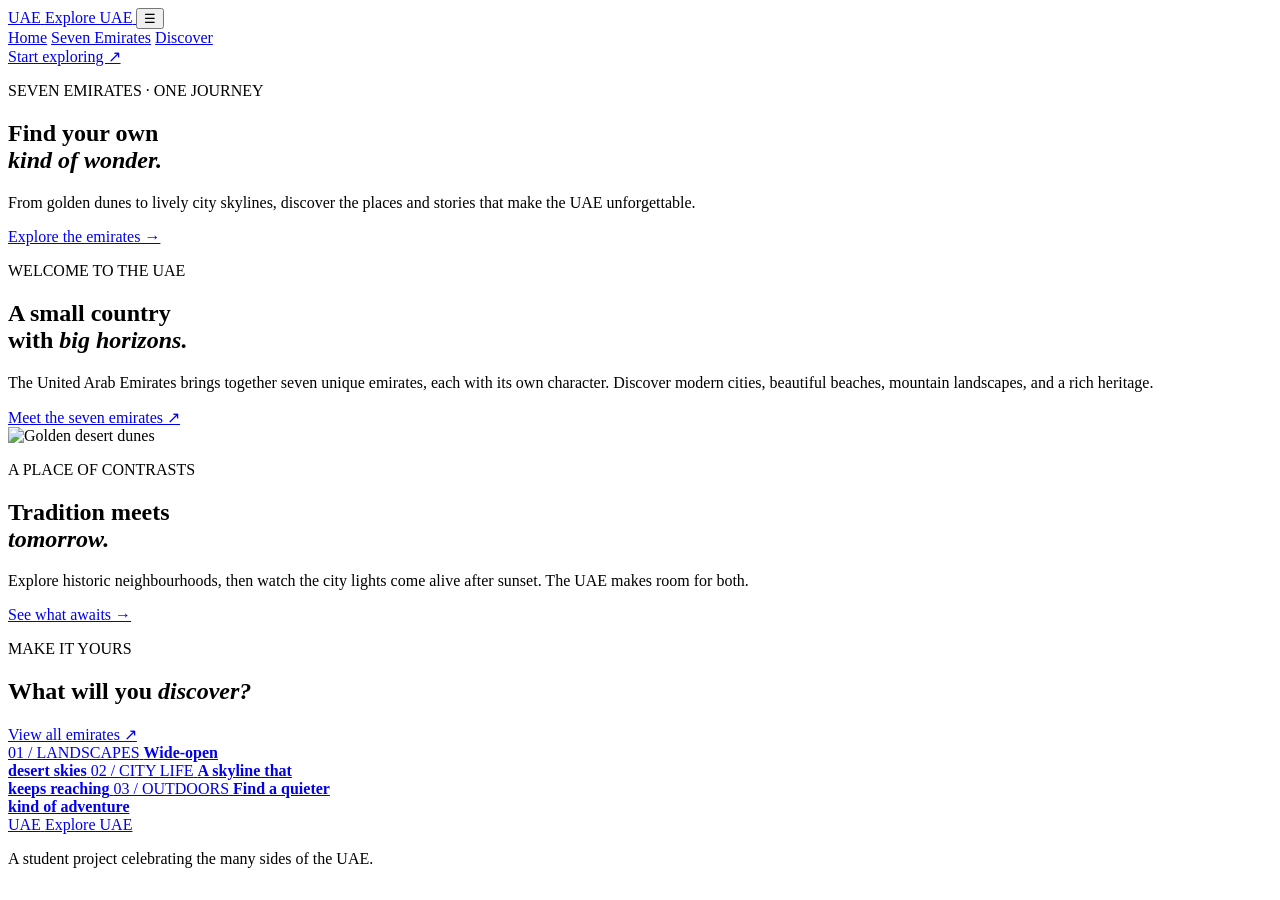
==== index.html @ 1b38001e "Create index.html This HTML file serves as the main structure for the Explore UAE website, including" ====
<!DOCTYPE html>
<html lang="en">
<head>
  <meta charset="UTF-8">
  <meta name="viewport" content="width=device-width, initial-scale=1.0">
  <title>Explore UAE | Home</title>
  <link rel="stylesheet" href="css/style.css">
  <script src="js/script.js" defer></script>
</head>
<body>
  <header class="site-header">
    <a class="brand" href="index.html">
      <span class="brand-mark">UAE</span>
      <span>Explore UAE</span>
    </a>
    <button class="menu-toggle" aria-label="Open navigation" aria-expanded="false">
      ☰
    </button>
    <nav class="main-nav" aria-label="Main navigation">
      <a class="active" href="index.html">Home</a>
      <a href="emirates.html">Seven Emirates</a>
      <a href="#discover">Discover</a>
    </nav>
    <a class="nav-cta" href="emirates.html">Start exploring ↗</a>
  </header>
  <main>
    <section class="hero home-hero">
      <div class="hero-content">
        <p class="eyebrow">SEVEN EMIRATES · ONE JOURNEY</p>
        <h1>Find your own<br><em>kind of wonder.</em></h1>
        <p class="hero-copy">
          From golden dunes to lively city skylines, discover the places
          and stories that make the UAE unforgettable.
        </p>
        <a class="button button-light" href="emirates.html">
          Explore the emirates →
        </a>
      </div>
    </section>
    <section class="section intro" id="discover">
      <p class="section-kicker">WELCOME TO THE UAE</p>
      <div class="intro-grid">
        <h2>A small country<br>with <em>big horizons.</em></h2>
        <div>
          <p>
            The United Arab Emirates brings together seven unique emirates,
            each with its own character. Discover modern cities, beautiful
            beaches, mountain landscapes, and a rich heritage.
          </p>
          <a class="text-link" href="emirates.html">
            Meet the seven emirates ↗
          </a>
        </div>
      </div>
    </section>
    <section class="feature">
      <img
        class="feature-image"
        src="https://images.unsplash.com/photo-1509316785289-025f5b846b35?auto=format&fit=crop&w=1200&q=85"
        alt="Golden desert dunes"
      >
      <div class="feature-text">
        <p class="section-kicker">A PLACE OF CONTRASTS</p>
        <h2>Tradition meets<br><em>tomorrow.</em></h2>
        <p>
          Explore historic neighbourhoods, then watch the city lights come
          alive after sunset. The UAE makes room for both.
        </p>
        <a class="button button-dark" href="emirates.html">
          See what awaits →
        </a>
      </div>
    </section>
    <section class="section moments">
      <p class="section-kicker">MAKE IT YOURS</p>
      <div class="section-heading">
        <h2>What will you <em>discover?</em></h2>
        <a class="text-link" href="emirates.html">View all emirates ↗</a>
      </div>
      <div class="moment-grid">
        <a class="moment-card desert-card" href="emirates.html#abu-dhabi">
          <span>01 / LANDSCAPES</span>
          <strong>Wide-open<br>desert skies</strong>
        </a>
        <a class="moment-card city-card" href="emirates.html#dubai">
          <span>02 / CITY LIFE</span>
          <strong>A skyline that<br>keeps reaching</strong>
        </a>
        <a class="moment-card mountain-card" href="emirates.html#fujairah">
          <span>03 / OUTDOORS</span>
          <strong>Find a quieter<br>kind of adventure</strong>
        </a>
      </div>
    </section>
  </main>
  <footer class="site-footer">
    <a class="brand" href="index.html">
      <span class="brand-mark">UAE</span>
      <span>Explore UAE</span>
    </a>
    <p>A student project celebrating the many sides of the UAE.</p>
  </footer>
</body>
</html>
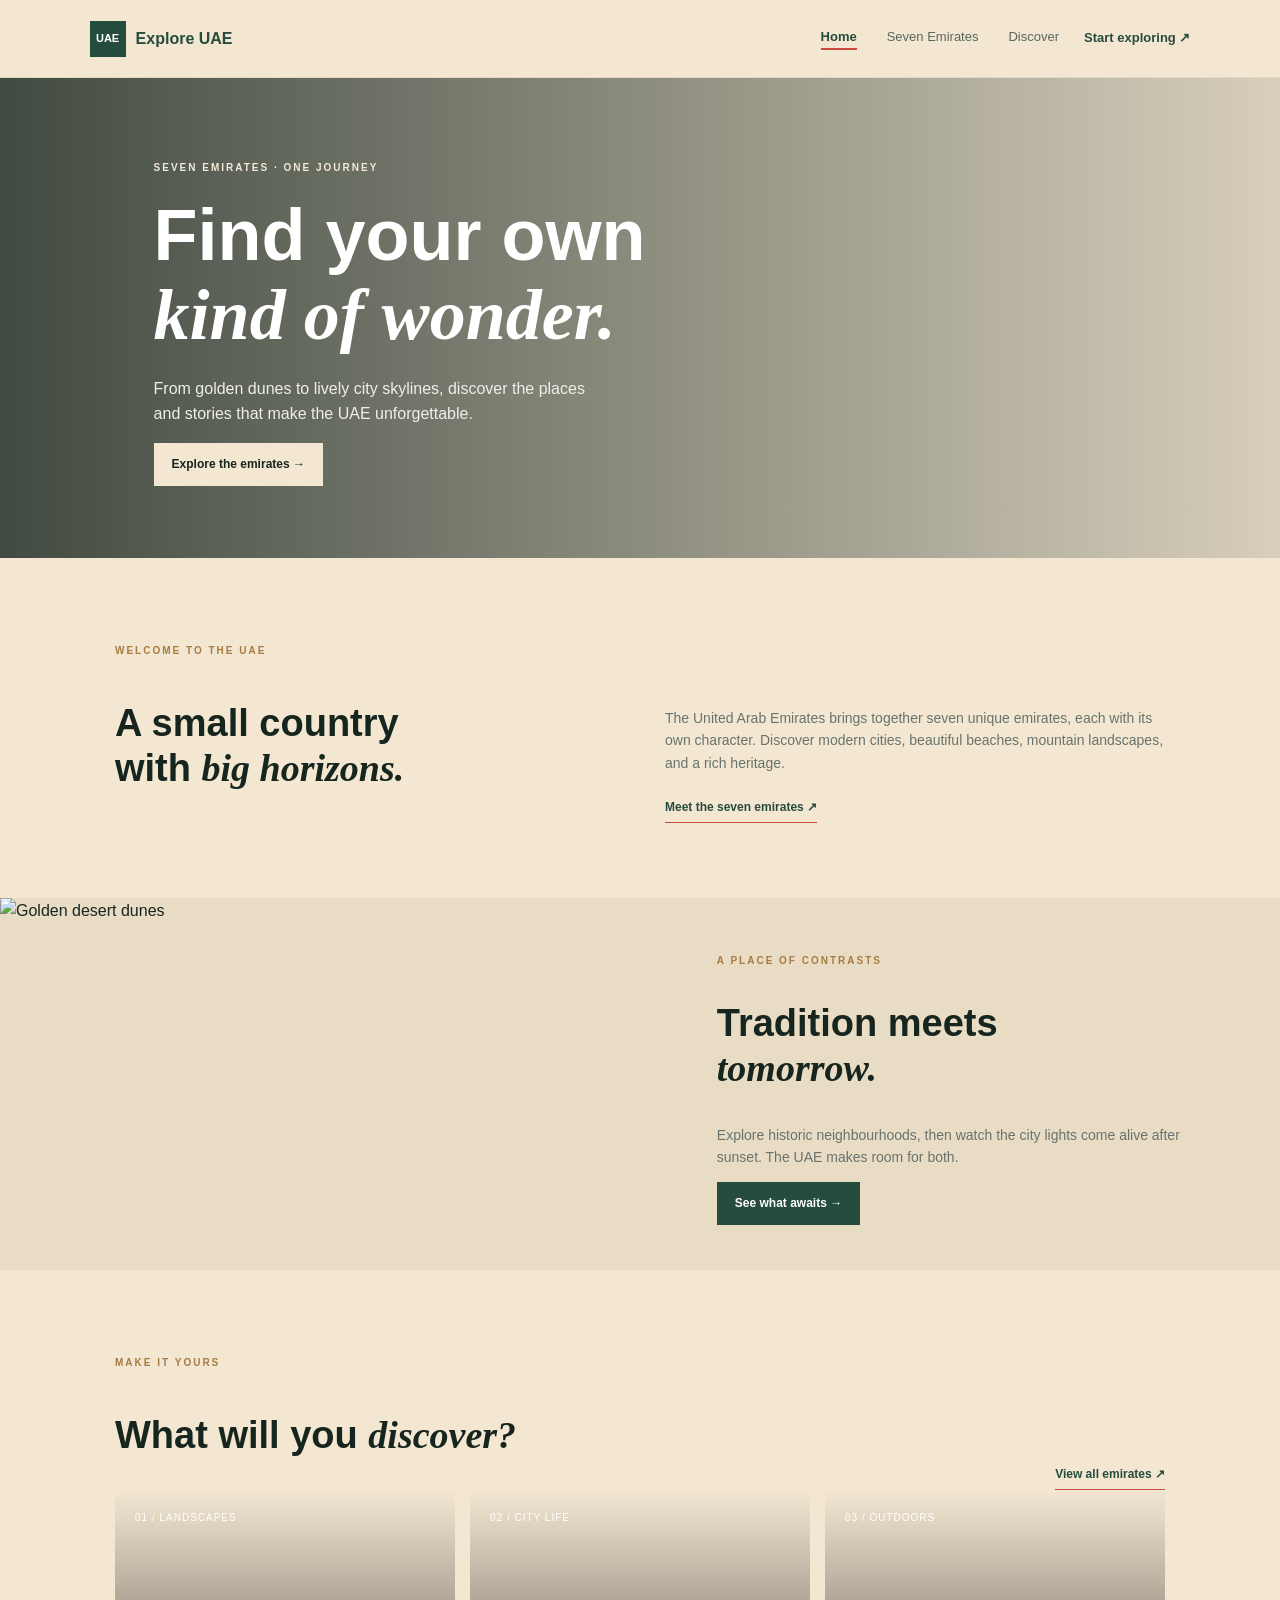
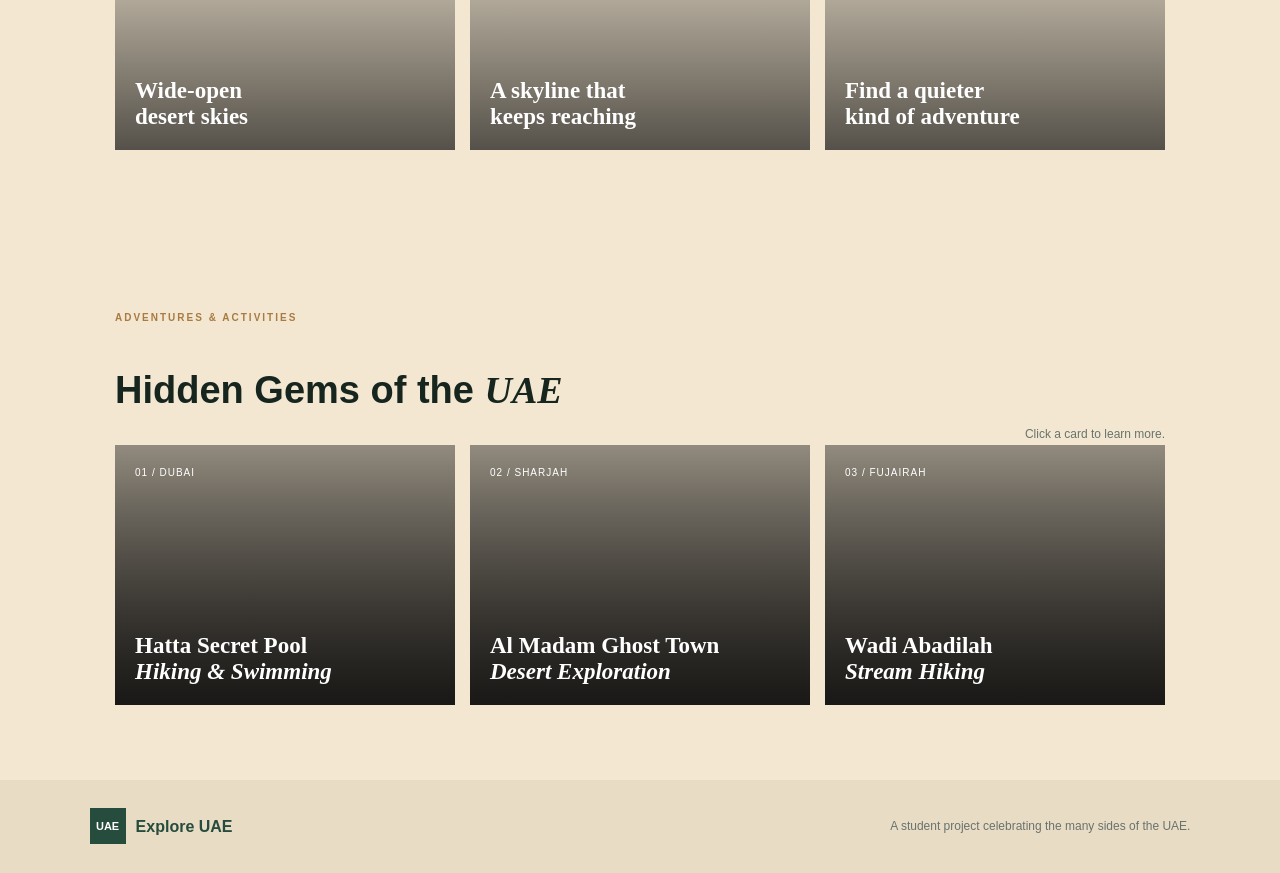
==== commit a43946d6: "Add hidden gems section and dialog functionality for UAE adventures" ====
--- a/index.html
+++ b/index.html
@@ -4,8 +4,8 @@
   <meta charset="UTF-8">
   <meta name="viewport" content="width=device-width, initial-scale=1.0">
   <title>Explore UAE | Home</title>
-  <link rel="stylesheet" href="css/style.css">
-  <script src="js/script.js" defer></script>
+  <link rel="stylesheet" href="css/shared-styles.css">
+  <script src="js/site-interactions.js" defer></script>
 </head>
 <body>
   <header class="site-header">
@@ -18,12 +18,12 @@
     </button>
     <nav class="main-nav" aria-label="Main navigation">
       <a class="active" href="index.html">Home</a>
-      <a href="emirates.html">Seven Emirates</a>
+      <a href="seven-emirates.html">Seven Emirates</a>
       <a href="#discover">Discover</a>
     </nav>
-    <a class="nav-cta" href="emirates.html">Start exploring ↗</a>
+    <a class="nav-cta" href="seven-emirates.html">Start exploring ↗</a>
   </header>
-  <main>
+<main>
     <section class="hero home-hero">
       <div class="hero-content">
         <p class="eyebrow">SEVEN EMIRATES · ONE JOURNEY</p>
@@ -32,7 +32,7 @@
           From golden dunes to lively city skylines, discover the places
           and stories that make the UAE unforgettable.
         </p>
-        <a class="button button-light" href="emirates.html">
+        <a class="button button-light" href="seven-emirates.html">
           Explore the emirates →
         </a>
       </div>
@@ -47,7 +47,7 @@
             each with its own character. Discover modern cities, beautiful
             beaches, mountain landscapes, and a rich heritage.
           </p>
-          <a class="text-link" href="emirates.html">
+          <a class="text-link" href="seven-emirates.html">
             Meet the seven emirates ↗
           </a>
         </div>
@@ -66,7 +66,7 @@
           Explore historic neighbourhoods, then watch the city lights come
           alive after sunset. The UAE makes room for both.
         </p>
-        <a class="button button-dark" href="emirates.html">
+        <a class="button button-dark" href="seven-emirates.html">
           See what awaits →
         </a>
       </div>
@@ -75,24 +75,51 @@
       <p class="section-kicker">MAKE IT YOURS</p>
       <div class="section-heading">
         <h2>What will you <em>discover?</em></h2>
-        <a class="text-link" href="emirates.html">View all emirates ↗</a>
+        <a class="text-link" href="seven-emirates.html">View all emirates ↗</a>
       </div>
       <div class="moment-grid">
-        <a class="moment-card desert-card" href="emirates.html#abu-dhabi">
+        <a class="moment-card desert-card" href="seven-emirates.html#abu-dhabi">
           <span>01 / LANDSCAPES</span>
           <strong>Wide-open<br>desert skies</strong>
         </a>
-        <a class="moment-card city-card" href="emirates.html#dubai">
+        <a class="moment-card city-card" href="seven-emirates.html#dubai">
           <span>02 / CITY LIFE</span>
           <strong>A skyline that<br>keeps reaching</strong>
         </a>
-        <a class="moment-card mountain-card" href="emirates.html#fujairah">
+        <a class="moment-card mountain-card" href="seven-emirates.html#fujairah">
           <span>03 / OUTDOORS</span>
           <strong>Find a quieter<br>kind of adventure</strong>
         </a>
       </div>
     </section>
+    <section class="section moments" id="hidden-gems">
+      <p class="section-kicker">ADVENTURES & ACTIVITIES</p>
+      <div class="section-heading">
+        <h2>Hidden Gems of the <em>UAE</em></h2>
+        <span class="filter-status">Click a card to learn more.</span>
+      </div>
+      <div class="moment-grid">
+        <div class="moment-card" data-gem="hatta-pool" style="cursor: pointer; background: linear-gradient(rgba(0,0,0,0.4), rgba(0,0,0,0.7)), url('https://images.unsplash.com/photo-1544735716-392fe2489ffa?auto=format&fit=crop&w=800&q=80') center/cover;">
+          <span>01 / DUBAI</span>
+          <strong>Hatta Secret Pool<br><em>Hiking & Swimming</em></strong>
+        </div>
+        <div class="moment-card" data-gem="al-madam" style="cursor: pointer; background: linear-gradient(rgba(0,0,0,0.4), rgba(0,0,0,0.7)), url('https://images.unsplash.com/photo-1509316785289-025f5b846b35?auto=format&fit=crop&w=800&q=80') center/cover;">
+          <span>02 / SHARJAH</span>
+          <strong>Al Madam Ghost Town<br><em>Desert Exploration</em></strong>
+        </div>
+        <div class="moment-card" data-gem="wadi-abadilah" style="cursor: pointer; background: linear-gradient(rgba(0,0,0,0.4), rgba(0,0,0,0.7)), url('https://images.unsplash.com/photo-1469854523086-cc02fe5d8800?auto=format&fit=crop&w=800&q=80') center/cover;">
+          <span>03 / FUJAIRAH</span>
+          <strong>Wadi Abadilah<br><em>Stream Hiking</em></strong>
+        </div>
+      </div>
+    </section>
   </main>
+  <dialog class="details-dialog">
+  <h3 class="dialog-title"></h3>
+  <p class="dialog-description"></p>
+  <p><strong>Tip:</strong> <span class="dialog-tip"></span></p>
+  <button class="close-dialog done-button" type="button">Close</button>
+</dialog>
   <footer class="site-footer">
     <a class="brand" href="index.html">
       <span class="brand-mark">UAE</span>
--- a/css/shared-styles.css
+++ b/css/shared-styles.css
@@ -0,0 +1,455 @@
+:root {
+  --green: #254c3d;
+  --red: #c94b40;
+  --gold: #a77b42;
+  --ink: #17251f;
+  --muted: #68736d;
+  --paper: #f3e7d2;
+  --sand: #e9dcc5;
+  --card: #f8f0e3;
+  --serif: Georgia, "Times New Roman", serif;
+  --sans: Arial, sans-serif;
+}
+* {
+  box-sizing: border-box;
+}
+html {
+  scroll-behavior: smooth;
+}
+body {
+  margin: 0;
+  color: var(--ink);
+  background: var(--paper);
+  font-family: var(--sans);
+  line-height: 1.6;
+}
+a {
+  color: inherit;
+  text-decoration: none;
+}
+button {
+  font: inherit;
+  cursor: pointer;
+}
+/* Header and navigation */
+.site-header {
+  min-height: 78px;
+  padding: 12px 7%;
+  display: flex;
+  align-items: center;
+  justify-content: space-between;
+  gap: 25px;
+  background: var(--paper);
+  border-bottom: 1px solid #e4d8c4;
+  position: relative;
+  z-index: 5;
+}
+.brand {
+  display: flex;
+  align-items: center;
+  gap: 10px;
+  color: var(--green);
+  font-weight: bold;
+}
+.brand-mark {
+  display: grid;
+  place-items: center;
+  width: 36px;
+  height: 36px;
+  color: white;
+  background: var(--green);
+  font-size: 11px;
+}
+.main-nav {
+  display: flex;
+  gap: 30px;
+  margin-left: auto;
+}
+.main-nav a,
+.nav-cta {
+  color: #59665e;
+  font-size: 13px;
+}
+.main-nav a.active {
+  color: var(--green);
+  border-bottom: 2px solid var(--red);
+  font-weight: bold;
+}
+.nav-cta {
+  color: var(--green);
+  font-weight: bold;
+}
+.menu-toggle {
+  display: none;
+  border: 0;
+  background: none;
+  color: var(--green);
+  font-size: 25px;
+}
+/* Hero sections */
+.hero,
+.page-hero {
+  min-height: 480px;
+  display: flex;
+  align-items: center;
+  color: white;
+  background-size: cover;
+  background-position: center;
+}
+.home-hero {
+  background-image:
+    linear-gradient(90deg, rgba(15, 30, 24, .78), rgba(15, 30, 24, .12)),
+    url("https://images.unsplash.com/photo-1512453979798-5ea266f8880c?auto=format&fit=crop&w=1800&q=85");
+}
+.emirates-hero {
+  min-height: 380px;
+  background-image:
+    linear-gradient(90deg, rgba(15, 30, 24, .75), rgba(15, 30, 24, .1)),
+    url("https://images.unsplash.com/photo-1477587458883-47145ed94245?auto=format&fit=crop&w=1800&q=85");
+}
+.hero-content {
+  max-width: 700px;
+  margin-left: 12%;
+  padding: 55px 20px 55px 0;
+}
+.eyebrow,
+.section-kicker {
+  color: var(--gold);
+  font-size: 10px;
+  font-weight: bold;
+  letter-spacing: 2px;
+}
+.eyebrow {
+  color: #f2e8d7;
+}
+.hero h1 {
+  margin: 20px 0;
+  font-size: clamp(45px, 6vw, 72px);
+  line-height: 1.1;
+}
+h1 em,
+h2 em {
+  font-family: var(--serif);
+}
+.hero-copy {
+  max-width: 440px;
+  color: #f0eee8;
+}
+.button {
+  display: inline-block;
+  padding: 12px 18px;
+  border: 0;
+  font-size: 12px;
+  font-weight: bold;
+}
+.button-light {
+  color: var(--ink);
+  background: var(--paper);
+}
+.button-dark {
+  color: white;
+  background: var(--green);
+}
+/* General content sections */
+.section {
+  max-width: 1120px;
+  margin: auto;
+  padding: 75px 35px;
+}
+.intro-grid {
+  display: grid;
+  grid-template-columns: 1fr 1fr;
+  align-items: end;
+  gap: 50px;
+}
+.section h2,
+.feature h2 {
+  font-size: 38px;
+  line-height: 1.2;
+}
+.intro-grid p,
+.feature-text > p:not(.section-kicker),
+.section-heading > p {
+  color: var(--muted);
+  font-size: 14px;
+}
+.text-link {
+  display: inline-block;
+  margin-top: 10px;
+  padding-bottom: 5px;
+  border-bottom: 1px solid var(--red);
+  color: var(--green);
+  font-size: 12px;
+  font-weight: bold;
+}
+/* Home page sections */
+.feature {
+  display: grid;
+  grid-template-columns: 1fr 1fr;
+  background: var(--sand);
+}
+.feature-image {
+  width: 100%;
+  height: 100%;
+  min-height: 360px;
+  object-fit: cover;
+}
+.feature-text {
+  align-self: center;
+  padding: 45px 12%;
+}
+.section-heading {
+  display: flex;
+  align-items: end;
+  justify-content: space-between;
+  gap: 30px;
+}
+.moment-grid {
+  display: grid;
+  grid-template-columns: repeat(3, 1fr);
+  gap: 15px;
+}
+.moment-card {
+  min-height: 260px;
+  padding: 20px;
+  display: flex;
+  flex-direction: column;
+  justify-content: space-between;
+  color: white;
+  background-size: cover;
+  background-position: center;
+  position: relative;
+}
+.moment-card::before {
+  content: "";
+  position: absolute;
+  inset: 0;
+  background: linear-gradient(0deg, rgba(0, 0, 0, .65), transparent);
+}
+.moment-card span,
+.moment-card strong {
+  position: relative;
+}
+.moment-card span {
+  font-size: 10px;
+  letter-spacing: 1px;
+}
+.moment-card strong {
+  font: bold 23px var(--serif);
+}
+.desert-card {
+  background-image: url("https://images.unsplash.com/photo-1509316785289-025f5b846b35?auto=format&fit=crop&w=800&q=80");
+}
+.city-card {
+  background-image: url("https://images.unsplash.com/photo-1512453979798-5ea266f8880c?auto=format&fit=crop&w=800&q=80");
+}
+.mountain-card {
+  background-image: url("https://images.unsplash.com/photo-1464822759023-fed622ff2c3b?auto=format&fit=crop&w=800&q=80");
+}
+/* Filters and emirate cards */
+.filter-bar {
+  display: flex;
+  flex-wrap: wrap;
+  align-items: center;
+  gap: 8px;
+  margin: 25px 0 10px;
+  padding: 15px 0;
+  border-top: 1px solid #e0d4c0;
+  border-bottom: 1px solid #e0d4c0;
+}
+.filter-bar > span {
+  margin-right: 8px;
+  color: var(--muted);
+  font-size: 10px;
+  font-weight: bold;
+}
+.filter-button {
+  padding: 7px 13px;
+  border: 1px solid #cfc3af;
+  border-radius: 20px;
+  color: var(--green);
+  background: transparent;
+  font-size: 11px;
+}
+.filter-button.selected,
+.filter-button:hover {
+  color: white;
+  background: var(--green);
+}
+.filter-status {
+  min-height: 20px;
+  color: var(--muted);
+  font-size: 12px;
+}
+.emirate-grid {
+  display: grid;
+  grid-template-columns: repeat(3, 1fr);
+  gap: 20px;
+}
+.emirate-card {
+  overflow: hidden;
+  background: var(--card);
+  border: 1px solid #e3d8c6;
+}
+.emirate-card[hidden] {
+  display: none;
+}
+.emirate-photo {
+  display: block;
+  width: 100%;
+  height: 175px;
+  object-fit: cover;
+}
+.card-content {
+  padding: 14px 16px 16px;
+}
+.photo-label {
+  margin: 0 0 5px;
+  color: var(--red);
+  font-size: 9px;
+  font-weight: bold;
+  letter-spacing: 1px;
+}
+.card-content h3 {
+  margin: 0;
+  color: var(--green);
+  font: bold 21px var(--serif);
+}
+.card-content > p:not(.photo-label) {
+  min-height: 40px;
+  color: var(--muted);
+  font-size: 12px;
+}
+.tags {
+  display: flex;
+  flex-wrap: wrap;
+  gap: 6px;
+}
+.tags span {
+  padding: 4px 8px;
+  color: var(--green);
+  background: var(--sand);
+  font-size: 10px;
+}
+.learn-button {
+  width: 100%;
+  margin-top: 15px;
+  padding: 10px 0 0;
+  border: 0;
+  border-top: 1px solid #e3d8c6;
+  color: var(--green);
+  background: transparent;
+  text-align: left;
+  font-size: 12px;
+  font-weight: bold;
+}
+/* Emirate information popup */
+.details-dialog {
+  width: min(460px, 90%);
+  padding: 35px;
+  border: 1px solid #e3d8c6;
+  color: var(--ink);
+  background: var(--paper);
+  box-shadow: 0 20px 70px #0005;
+}
+.details-dialog::backdrop {
+  background: #14231dcc;
+}
+.close-dialog {
+  float: right;
+  border: 0;
+  color: var(--green);
+  background: transparent;
+  font-size: 25px;
+}
+.dialog-title {
+  color: var(--green);
+  font: bold 30px var(--serif);
+}
+.dialog-description,
+.trip-idea p {
+  color: var(--muted);
+  font-size: 13px;
+}
+.trip-idea {
+  margin: 20px 0;
+  padding: 12px;
+  background: var(--sand);
+}
+.trip-idea strong {
+  color: var(--red);
+  font-size: 10px;
+}
+/* Footer */
+.site-footer {
+  padding: 25px 7%;
+  display: flex;
+  align-items: center;
+  justify-content: space-between;
+  gap: 20px;
+  background: var(--sand);
+}
+.site-footer p {
+  color: var(--muted);
+  font-size: 12px;
+}
+/* Tablet layout */
+@media (max-width: 800px) {
+  .emirate-grid {
+    grid-template-columns: repeat(2, 1fr);
+  }
+  .site-header {
+    padding: 12px 5%;
+  }
+  .main-nav {
+    gap: 15px;
+  }
+}
+/* Phone layout */
+@media (max-width: 600px) {
+  .menu-toggle {
+    display: block;
+    order: 3;
+  }
+  .main-nav {
+    display: none;
+    position: absolute;
+    top: 65px;
+    left: 0;
+    right: 0;
+    padding: 18px;
+    flex-direction: column;
+    background: var(--paper);
+  }
+  .main-nav.open {
+    display: flex;
+  }
+  .nav-cta {
+    margin-left: auto;
+    font-size: 11px;
+  }
+  .hero-content {
+    margin-left: 7%;
+    padding-right: 7%;
+  }
+  .intro-grid,
+  .feature {
+    grid-template-columns: 1fr;
+  }
+  .feature-text {
+    padding: 35px 7%;
+  }
+  .moment-grid,
+  .emirate-grid {
+    grid-template-columns: 1fr;
+  }
+  .section-heading {
+    align-items: flex-start;
+    flex-direction: column;
+    gap: 5px;
+  }
+  .site-footer {
+    align-items: flex-start;
+    flex-direction: column;
+  }
+}
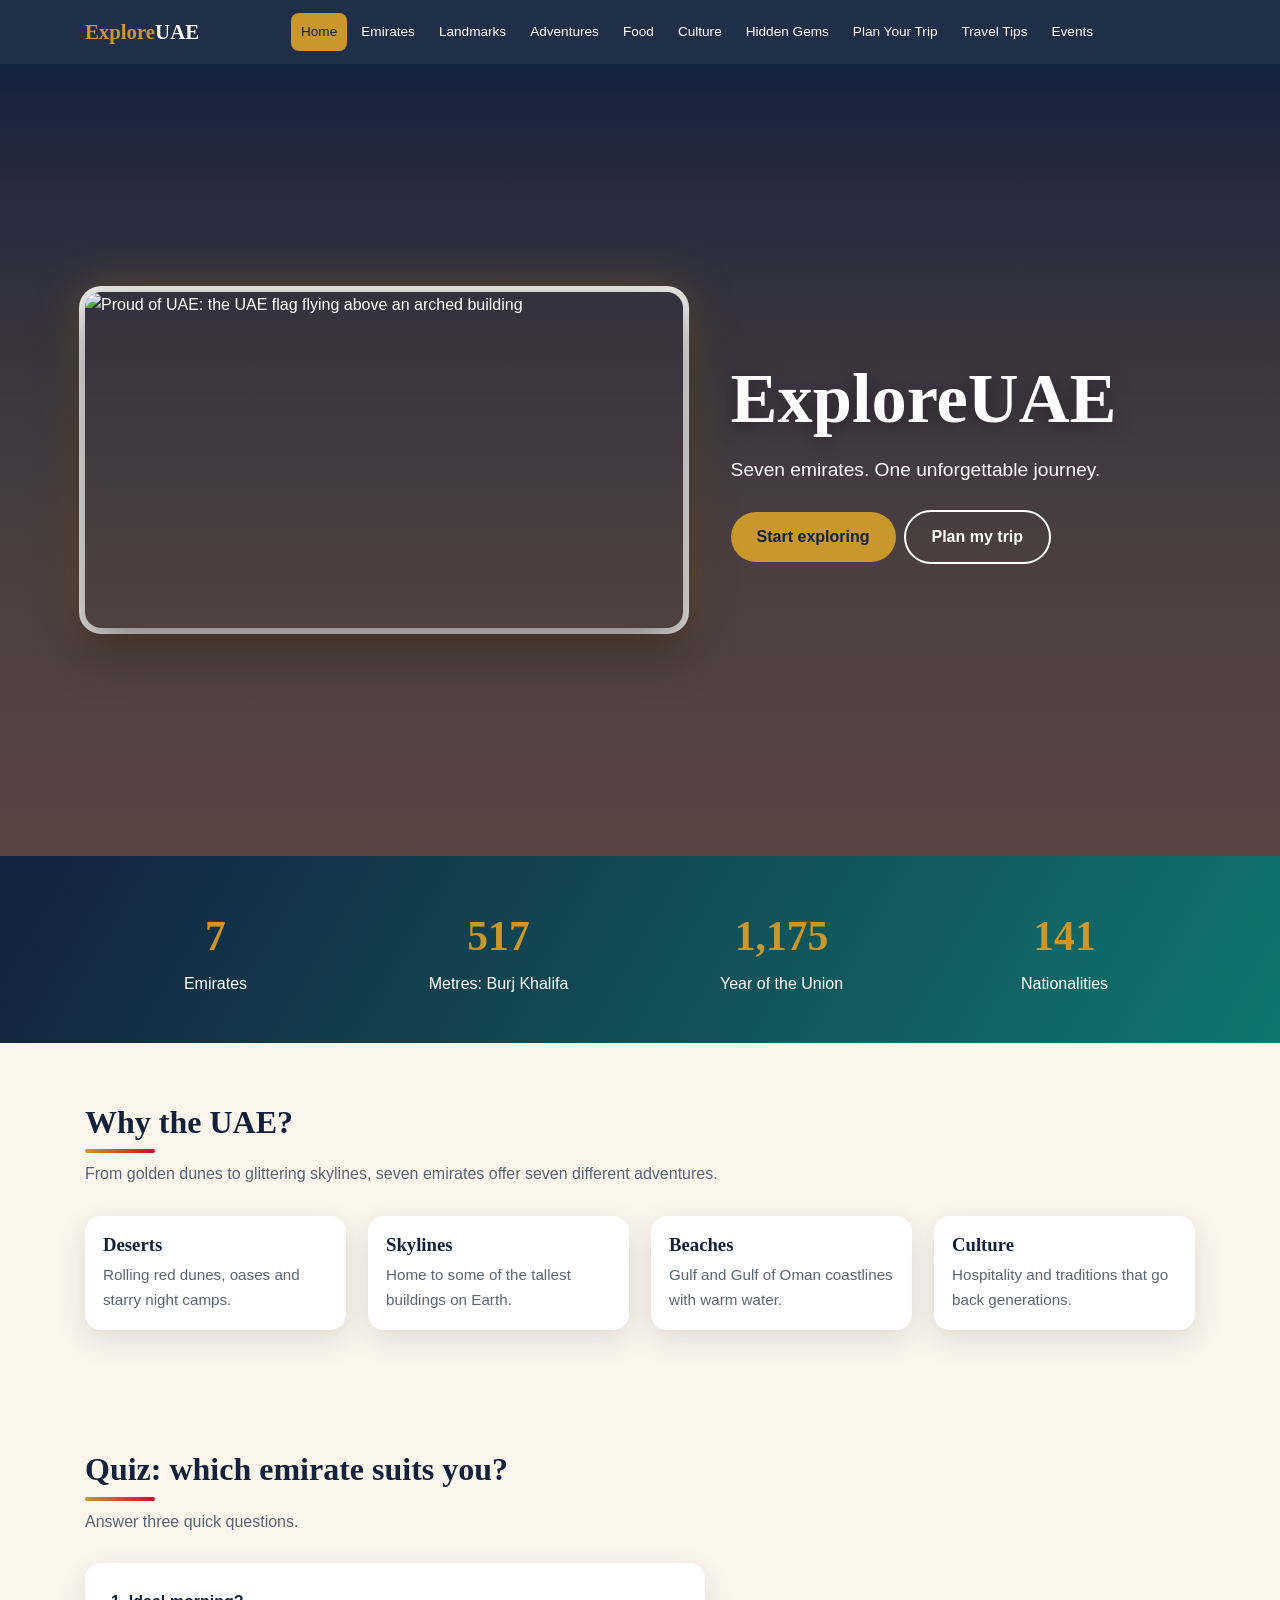
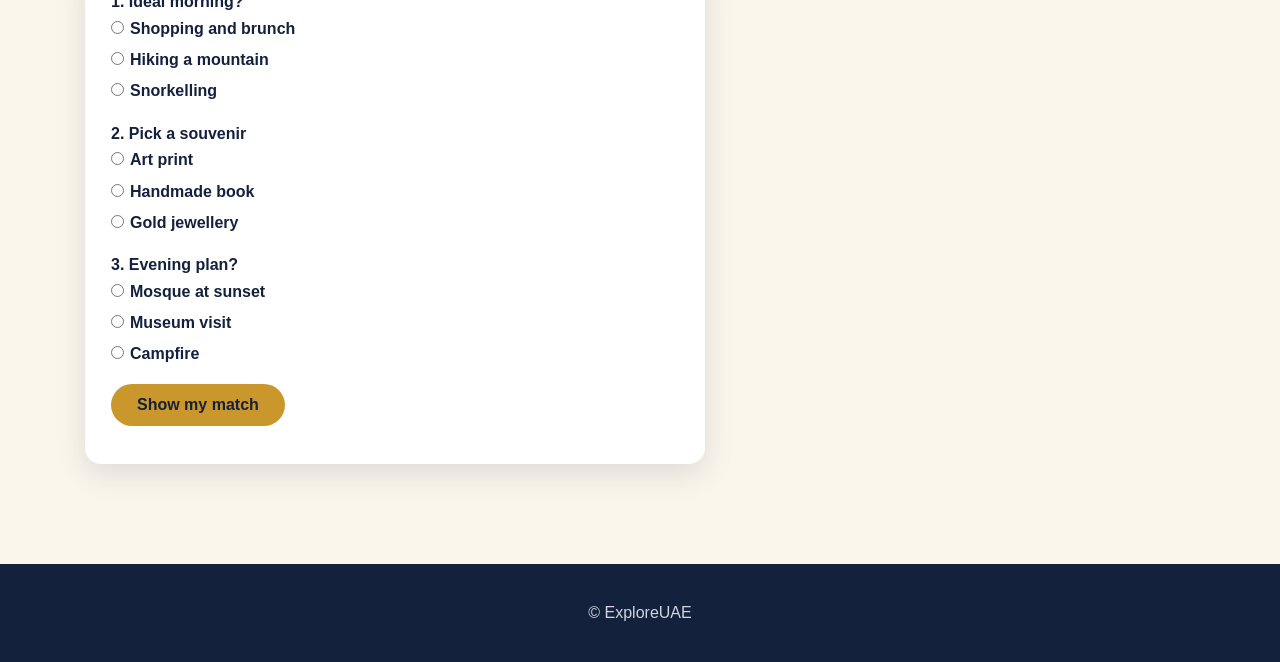
==== commit 5fc8fb8f: "Update index.html" ====
--- a/index.html
+++ b/index.html
@@ -1,131 +1,29 @@
 <!DOCTYPE html>
 <html lang="en">
 <head>
-  <meta charset="UTF-8">
-  <meta name="viewport" content="width=device-width, initial-scale=1.0">
-  <title>Explore UAE | Home</title>
-  <link rel="stylesheet" href="css/shared-styles.css">
-  <script src="js/site-interactions.js" defer></script>
+<meta charset="UTF-8">
+<meta name="viewport" content="width=device-width, initial-scale=1.0">
+<meta name="description" content="ExploreUAE - Home">
+<title>Home | ExploreUAE</title>
+<link rel="stylesheet" href="css/shared-styles.css">
+<script src="js/site-interactions.js" defer></script>
 </head>
 <body>
-  <header class="site-header">
-    <a class="brand" href="index.html">
-      <span class="brand-mark">UAE</span>
-      <span>Explore UAE</span>
-    </a>
-    <button class="menu-toggle" aria-label="Open navigation" aria-expanded="false">
-      ☰
-    </button>
-    <nav class="main-nav" aria-label="Main navigation">
-      <a class="active" href="index.html">Home</a>
-      <a href="seven-emirates.html">Seven Emirates</a>
-      <a href="#discover">Discover</a>
-    </nav>
-    <a class="nav-cta" href="seven-emirates.html">Start exploring ↗</a>
-  </header>
+<header><div class="wrap"><nav>
+<a class="logo" href="index.html">Explore<span>UAE</span></a>
+<ul><li><a href="index.html">Home</a></li><li><a href="emirates.html">Emirates</a></li><li><a href="landmarks.html">Landmarks</a></li><li><a href="adventures.html">Adventures</a></li><li><a href="food.html">Food</a></li><li><a href="culture.html">Culture</a></li><li><a href="hidden-gems.html">Hidden Gems</a></li><li><a href="plan.html">Plan Your Trip</a></li><li><a href="tips.html">Travel Tips</a></li><li><a href="events.html">Events</a></li></ul>
+<div class="tools"><button id="burger">☰</button></div>
+</nav></div></header>
 <main>
-    <section class="hero home-hero">
-      <div class="hero-content">
-        <p class="eyebrow">SEVEN EMIRATES · ONE JOURNEY</p>
-        <h1>Find your own<br><em>kind of wonder.</em></h1>
-        <p class="hero-copy">
-          From golden dunes to lively city skylines, discover the places
-          and stories that make the UAE unforgettable.
-        </p>
-        <a class="button button-light" href="seven-emirates.html">
-          Explore the emirates →
-        </a>
-      </div>
-    </section>
-    <section class="section intro" id="discover">
-      <p class="section-kicker">WELCOME TO THE UAE</p>
-      <div class="intro-grid">
-        <h2>A small country<br>with <em>big horizons.</em></h2>
-        <div>
-          <p>
-            The United Arab Emirates brings together seven unique emirates,
-            each with its own character. Discover modern cities, beautiful
-            beaches, mountain landscapes, and a rich heritage.
-          </p>
-          <a class="text-link" href="seven-emirates.html">
-            Meet the seven emirates ↗
-          </a>
-        </div>
-      </div>
-    </section>
-    <section class="feature">
-      <img
-        class="feature-image"
-        src="https://images.unsplash.com/photo-1509316785289-025f5b846b35?auto=format&fit=crop&w=1200&q=85"
-        alt="Golden desert dunes"
-      >
-      <div class="feature-text">
-        <p class="section-kicker">A PLACE OF CONTRASTS</p>
-        <h2>Tradition meets<br><em>tomorrow.</em></h2>
-        <p>
-          Explore historic neighbourhoods, then watch the city lights come
-          alive after sunset. The UAE makes room for both.
-        </p>
-        <a class="button button-dark" href="seven-emirates.html">
-          See what awaits →
-        </a>
-      </div>
-    </section>
-    <section class="section moments">
-      <p class="section-kicker">MAKE IT YOURS</p>
-      <div class="section-heading">
-        <h2>What will you <em>discover?</em></h2>
-        <a class="text-link" href="seven-emirates.html">View all emirates ↗</a>
-      </div>
-      <div class="moment-grid">
-        <a class="moment-card desert-card" href="seven-emirates.html#abu-dhabi">
-          <span>01 / LANDSCAPES</span>
-          <strong>Wide-open<br>desert skies</strong>
-        </a>
-        <a class="moment-card city-card" href="seven-emirates.html#dubai">
-          <span>02 / CITY LIFE</span>
-          <strong>A skyline that<br>keeps reaching</strong>
-        </a>
-        <a class="moment-card mountain-card" href="seven-emirates.html#fujairah">
-          <span>03 / OUTDOORS</span>
-          <strong>Find a quieter<br>kind of adventure</strong>
-        </a>
-      </div>
-    </section>
-    <section class="section moments" id="hidden-gems">
-      <p class="section-kicker">ADVENTURES & ACTIVITIES</p>
-      <div class="section-heading">
-        <h2>Hidden Gems of the <em>UAE</em></h2>
-        <span class="filter-status">Click a card to learn more.</span>
-      </div>
-      <div class="moment-grid">
-        <div class="moment-card" data-gem="hatta-pool" style="cursor: pointer; background: linear-gradient(rgba(0,0,0,0.4), rgba(0,0,0,0.7)), url('https://images.unsplash.com/photo-1544735716-392fe2489ffa?auto=format&fit=crop&w=800&q=80') center/cover;">
-          <span>01 / DUBAI</span>
-          <strong>Hatta Secret Pool<br><em>Hiking & Swimming</em></strong>
-        </div>
-        <div class="moment-card" data-gem="al-madam" style="cursor: pointer; background: linear-gradient(rgba(0,0,0,0.4), rgba(0,0,0,0.7)), url('https://images.unsplash.com/photo-1509316785289-025f5b846b35?auto=format&fit=crop&w=800&q=80') center/cover;">
-          <span>02 / SHARJAH</span>
-          <strong>Al Madam Ghost Town<br><em>Desert Exploration</em></strong>
-        </div>
-        <div class="moment-card" data-gem="wadi-abadilah" style="cursor: pointer; background: linear-gradient(rgba(0,0,0,0.4), rgba(0,0,0,0.7)), url('https://images.unsplash.com/photo-1469854523086-cc02fe5d8800?auto=format&fit=crop&w=800&q=80') center/cover;">
-          <span>03 / FUJAIRAH</span>
-          <strong>Wadi Abadilah<br><em>Stream Hiking</em></strong>
-        </div>
-      </div>
-    </section>
-  </main>
-  <dialog class="details-dialog">
-  <h3 class="dialog-title"></h3>
-  <p class="dialog-description"></p>
-  <p><strong>Tip:</strong> <span class="dialog-tip"></span></p>
-  <button class="close-dialog done-button" type="button">Close</button>
-</dialog>
-  <footer class="site-footer">
-    <a class="brand" href="index.html">
-      <span class="brand-mark">UAE</span>
-      <span>Explore UAE</span>
-    </a>
-    <p>A student project celebrating the many sides of the UAE.</p>
-  </footer>
+<div class="hero">
+<div class="content hero-split"><figure class="hero-pic"><img src="images/proud-of-uae.jpg" alt="Proud of UAE: the UAE flag flying above an arched building" width="1920" height="1080"></figure><div class="hero-text"><h1>ExploreUAE</h1><p>Seven emirates. One unforgettable journey.</p><a class="btn" href="emirates.html">Start exploring</a><a class="btn alt" href="plan.html">Plan my trip</a></div></div></div>
+<div class="stats"><div class="wrap grid reveal">
+<div><b data-count="7">0</b>Emirates</div><div><b data-count="828">0</b>Metres: Burj Khalifa</div><div><b data-count="1971">0</b>Year of the Union</div><div><b data-count="200">0</b>Nationalities</div></div></div><section><div class="wrap"><h2 class="title">Why the UAE?</h2><p class="sub">From golden dunes to glittering skylines, seven emirates offer seven different adventures.</p><div class="grid"><div class="card reveal"><div class="body"><h3>Deserts</h3><p>Rolling red dunes, oases and starry night camps.</p></div></div><div class="card reveal"><div class="body"><h3>Skylines</h3><p>Home to some of the tallest buildings on Earth.</p></div></div><div class="card reveal"><div class="body"><h3>Beaches</h3><p>Gulf and Gulf of Oman coastlines with warm water.</p></div></div><div class="card reveal"><div class="body"><h3>Culture</h3><p>Hospitality and traditions that go back generations.</p></div></div></div></div></section><section><div class="wrap"><h2 class="title">Quiz: which emirate suits you?</h2><p class="sub">Answer three quick questions.</p><form id="quiz"><div class="row"><b>1. Ideal morning?</b><br><label><input type="radio" name="a" value="Dubai">Shopping and brunch</label><label><input type="radio" name="a" value="RAK">Hiking a mountain</label><label><input type="radio" name="a" value="Fujairah">Snorkelling</label></div>
+<div class="row"><b>2. Pick a souvenir</b><br><label><input type="radio" name="b" value="Abu Dhabi">Art print</label><label><input type="radio" name="b" value="Sharjah">Handmade book</label><label><input type="radio" name="b" value="Dubai">Gold jewellery</label></div>
+<div class="row"><b>3. Evening plan?</b><br><label><input type="radio" name="c" value="Abu Dhabi">Mosque at sunset</label><label><input type="radio" name="c" value="Sharjah">Museum visit</label><label><input type="radio" name="c" value="RAK">Campfire</label></div>
+<button class="btn">Show my match</button><p class="result" id="quizOut"></p></form></div></section>
+</main>
+<div class="modal" id="modal"><div class="box"><button class="x">&times;</button><h2 id="mTitle"></h2><p id="mText"></p></div></div>
+<footer><div class="wrap"><p>&copy; ExploreUAE</p></div></footer>
 </body>
 </html>
--- a/css/shared-styles.css
+++ b/css/shared-styles.css
@@ -1,455 +1,208 @@
-:root {
-  --green: #254c3d;
-  --red: #c94b40;
-  --gold: #a77b42;
-  --ink: #17251f;
-  --muted: #68736d;
-  --paper: #f3e7d2;
-  --sand: #e9dcc5;
-  --card: #f8f0e3;
-  --serif: Georgia, "Times New Roman", serif;
-  --sans: Arial, sans-serif;
+/* ========== ExploreUAE – main stylesheet ========== */
+:root{--bg:#fbf6ec;--card:#fff;--ink:#14213d;--muted:#5b6475;--gold:#c9972b;--teal:#0f766e;--red:#c8102e;--shadow:0 10px 30px rgba(20,33,61,.12);--r:16px}
+*{box-sizing:border-box;margin:0;padding:0}
+html{scroll-behavior:smooth}
+body{font-family:'Segoe UI',Tahoma,sans-serif;background:var(--bg);color:var(--ink);line-height:1.65;transition:background .4s,color .4s}
+h1,h2,h3{font-family:Georgia,'Times New Roman',serif;line-height:1.2}
+a{color:inherit;text-decoration:none}
+img,svg,video{max-width:100%}
+.wrap{max-width:1150px;margin:auto;padding:0 20px}
+section{padding:60px 0}
+h2.title{font-size:2rem;margin-bottom:8px}
+h2.title::after{content:"";display:block;width:70px;height:4px;background:linear-gradient(90deg,var(--gold),var(--red));margin-top:8px;border-radius:4px}
+.sub{color:var(--muted);margin-bottom:28px;max-width:700px}
+
+/* ----- Navbar ----- */
+header{position:sticky;top:0;z-index:50;background:rgba(20,33,61,.94);backdrop-filter:blur(8px);color:#fff}
+nav{display:flex;align-items:center;justify-content:space-between;height:64px}
+.logo{font-family:Georgia,serif;font-size:1.3rem;font-weight:700;color:var(--gold)}
+.logo span{color:#fff}
+nav ul{display:flex;list-style:none;gap:4px;flex-wrap:wrap}
+nav li a{display:block;padding:8px 10px;border-radius:8px;font-size:.85rem;transition:.25s}
+nav li a:hover,nav li a.active{background:var(--gold);color:#14213d}
+.tools button{background:none;border:1px solid rgba(255,255,255,.4);color:#fff;border-radius:8px;padding:6px 10px;cursor:pointer;margin-left:6px;font-size:1rem}
+#burger{display:none}
+
+/* ----- Hero ----- */
+.hero{position:relative;min-height:88vh;display:grid;place-items:center;text-align:center;color:#fff;overflow:hidden;
+ background:linear-gradient(rgba(20,33,61,.45),rgba(20,33,61,.7)),url(../images/hero-burj-khalifa.jpg) center/cover no-repeat,linear-gradient(180deg,#14213d,#f2994a)}
+.hero.small{min-height:40vh}
+.hero h1{font-size:clamp(2.2rem,6vw,4.4rem);text-shadow:0 4px 20px rgba(0,0,0,.4);animation:rise 1.2s both}
+.hero p{font-size:1.2rem;max-width:640px;margin:14px auto 24px;animation:rise 1.2s .3s both}
+.hero .content{position:relative;z-index:3;padding:40px 20px}
+.btn{display:inline-block;background:var(--gold);color:#14213d;padding:12px 26px;border-radius:40px;font-weight:700;border:0;cursor:pointer;transition:.3s;font-size:1rem}
+.btn:hover{transform:translateY(-3px) scale(1.04);box-shadow:0 8px 20px rgba(201,151,43,.5)}
+.btn.alt{background:transparent;border:2px solid #fff;color:#fff;margin-left:8px}
+
+/* ----- Cards & grid ----- */
+.grid{display:grid;grid-template-columns:repeat(auto-fill,minmax(260px,1fr));gap:22px}
+.card{background:var(--card);border-radius:var(--r);box-shadow:var(--shadow);overflow:hidden;transition:transform .35s,box-shadow .35s;position:relative}
+.card:hover{transform:translateY(-8px) rotate(-.4deg)}
+.pic{height:190px;overflow:hidden;background:linear-gradient(135deg,hsl(var(--h),70%,55%),hsl(calc(var(--h) + 40),75%,38%));transition:.4s}
+.pic img{width:100%;height:100%;object-fit:cover;display:block;transition:transform .5s}
+.card:hover .pic img{transform:scale(1.12)}
+.card .body{padding:18px}
+.card h3{margin-bottom:6px}
+.card p{color:var(--muted);font-size:.95rem}
+.tag{display:inline-block;font-size:.72rem;background:var(--teal);color:#fff;padding:2px 10px;border-radius:20px;margin-bottom:8px;text-transform:uppercase;letter-spacing:.5px}
+.more{margin-top:12px;background:none;border:2px solid var(--teal);color:var(--teal);padding:6px 16px;border-radius:20px;cursor:pointer;font-weight:600;transition:.3s}
+.more:hover{background:var(--teal);color:#fff}
+.filters{display:flex;gap:8px;flex-wrap:wrap;margin-bottom:22px}
+.filters button{padding:8px 18px;border-radius:30px;border:2px solid var(--gold);background:none;color:var(--ink);cursor:pointer;font-weight:600;transition:.25s}
+.filters button.on,.filters button:hover{background:var(--gold);color:#14213d}
+.hide{display:none!important}
+
+/* ----- Flip cards ----- */
+.flip{perspective:900px;height:200px}
+.flip>div{position:relative;width:100%;height:100%;transition:transform .7s;transform-style:preserve-3d}
+.flip:hover>div{transform:rotateY(180deg)}
+.flip .f,.flip .b{position:absolute;inset:0;backface-visibility:hidden;border-radius:var(--r);display:grid;place-items:center;text-align:center;padding:18px;box-shadow:var(--shadow)}
+.flip .f{background:linear-gradient(135deg,var(--teal),#0b3d5c);color:#fff;font-size:1.3rem;font-family:Georgia,serif}
+.flip .b{background:var(--gold);color:#14213d;transform:rotateY(180deg);font-size:.95rem}
+
+/* ----- Stats ----- */
+.stats{background:linear-gradient(120deg,#14213d,#0f766e);color:#fff;padding:46px 0}
+.stats .grid{text-align:center}
+.stats b{display:block;font-size:2.6rem;font-family:Georgia,serif;color:var(--gold)}
+
+/* ----- Tables ----- */
+.twrap{overflow-x:auto;border-radius:var(--r);box-shadow:var(--shadow)}
+table{width:100%;border-collapse:collapse;background:var(--card)}
+caption{padding:12px;font-weight:700;text-align:left;caption-side:top}
+th{background:#14213d;color:#fff;padding:12px;text-align:left;cursor:pointer;white-space:nowrap}
+th:hover{background:var(--teal)}
+td{padding:11px 12px;border-bottom:1px solid rgba(128,128,128,.2)}
+tbody tr:nth-child(even){background:rgba(201,151,43,.08)}
+tbody tr:hover{background:rgba(15,118,110,.15)}
+
+/* ----- Forms ----- */
+form{background:var(--card);padding:26px;border-radius:var(--r);box-shadow:var(--shadow);max-width:620px}
+.row{margin-bottom:16px}
+label{display:block;font-weight:600;margin-bottom:5px}
+input,select,textarea{width:100%;padding:11px 13px;border:2px solid #cfd4de;border-radius:10px;font:inherit;background:var(--bg);color:var(--ink);transition:.25s}
+input:focus,select:focus,textarea:focus{outline:0;border-color:var(--gold);box-shadow:0 0 0 4px rgba(201,151,43,.25)}
+input[type=checkbox],input[type=radio]{width:auto;margin-right:6px}
+input[type=range]{padding:0}
+.err{color:var(--red);font-size:.82rem;min-height:1.1em}
+.invalid{border-color:var(--red)}
+.msg{margin-top:14px;padding:12px;border-radius:10px;background:rgba(15,118,110,.15);color:var(--teal);font-weight:700}
+.result{font-size:1.8rem;font-family:Georgia,serif;color:var(--gold);margin-top:12px}
+
+/* ----- Tabs / accordion / timeline ----- */
+.tabs{display:flex;gap:6px;flex-wrap:wrap;margin-bottom:18px}
+.tabs button{padding:10px 20px;border:0;border-radius:10px 10px 0 0;background:#d9dde6;cursor:pointer;font-weight:700}
+.tabs button.on{background:var(--teal);color:#fff}
+.panel{display:none;animation:fade .6s}
+.panel.on{display:block}
+details{background:var(--card);border-radius:12px;box-shadow:var(--shadow);margin-bottom:12px;padding:14px 18px}
+summary{cursor:pointer;font-weight:700}
+details[open] p{animation:fade .5s;margin-top:8px;color:var(--muted)}
+.timeline{border-left:4px solid var(--gold);margin-left:14px}
+.timeline div{padding:0 0 26px 26px;position:relative}
+.timeline div::before{content:"";position:absolute;left:-12px;top:4px;width:20px;height:20px;border-radius:50%;background:var(--teal);border:4px solid var(--bg)}
+.timeline b{color:var(--gold);font-size:1.2rem}
+.bars{display:flex;align-items:flex-end;gap:8px;height:200px;padding:10px;background:var(--card);border-radius:var(--r);box-shadow:var(--shadow)}
+.bars div{flex:1;background:linear-gradient(0deg,#2a9d8f,#e76f51);border-radius:6px 6px 0 0;position:relative;height:0;transition:height 1.2s}
+.bars span{position:absolute;bottom:-22px;left:50%;transform:translateX(-50%);font-size:.7rem}
+.bars em{position:absolute;top:-20px;left:50%;transform:translateX(-50%);font-size:.7rem;font-style:normal}
+.quote{font-size:1.4rem;font-family:Georgia,serif;text-align:center;min-height:90px;transition:opacity .5s}
+.countdown{display:flex;gap:14px;justify-content:center;flex-wrap:wrap}
+.countdown div{background:rgba(255,255,255,.15);padding:14px 20px;border-radius:12px;min-width:90px;text-align:center}
+.countdown b{display:block;font-size:2rem}
+
+/* ----- Modal / footer / misc ----- */
+.modal{position:fixed;inset:0;background:rgba(0,0,0,.65);display:none;place-items:center;z-index:100;padding:20px}
+.modal.on{display:grid;animation:fade .3s}
+.modal .box{background:var(--card);padding:30px;border-radius:var(--r);max-width:480px;animation:pop .4s}
+.modal .x{float:right;background:none;border:0;font-size:1.5rem;cursor:pointer;color:var(--ink)}
+footer{background:#14213d;color:#cfd4de;padding:36px 0;text-align:center;margin-top:40px}
+.reveal{opacity:0;transform:translateY(40px);transition:opacity .8s,transform .8s}
+.reveal.in{opacity:1;transform:none}
+.two{display:grid;grid-template-columns:1fr 1fr;gap:30px;align-items:center}
+video{width:100%;border-radius:var(--r);box-shadow:var(--shadow);background:#000}
+
+/* ----- Animations ----- */
+@keyframes rise{from{opacity:0;transform:translateY(40px)}to{opacity:1;transform:none}}
+@keyframes fade{from{opacity:0}to{opacity:1}}
+@keyframes pop{from{transform:scale(.6);opacity:0}to{transform:scale(1);opacity:1}}
+@keyframes dusk{to{background-position:0 100%}}
+
+@media(max-width:860px){
+ #burger{display:inline-block}
+ nav ul{position:absolute;top:64px;left:0;right:0;background:#14213d;flex-direction:column;display:none;padding:10px}
+ nav ul.open{display:flex}
+ .two{grid-template-columns:1fr}.btn.alt{margin:10px 0 0}
 }
-* {
-  box-sizing: border-box;
-}
-html {
-  scroll-behavior: smooth;
-}
-body {
-  margin: 0;
-  color: var(--ink);
-  background: var(--paper);
-  font-family: var(--sans);
-  line-height: 1.6;
-}
-a {
-  color: inherit;
-  text-decoration: none;
-}
-button {
-  font: inherit;
-  cursor: pointer;
-}
-/* Header and navigation */
-.site-header {
-  min-height: 78px;
-  padding: 12px 7%;
-  display: flex;
-  align-items: center;
-  justify-content: space-between;
-  gap: 25px;
-  background: var(--paper);
-  border-bottom: 1px solid #e4d8c4;
-  position: relative;
-  z-index: 5;
-}
-.brand {
-  display: flex;
-  align-items: center;
-  gap: 10px;
-  color: var(--green);
-  font-weight: bold;
-}
-.brand-mark {
-  display: grid;
-  place-items: center;
-  width: 36px;
-  height: 36px;
-  color: white;
-  background: var(--green);
-  font-size: 11px;
-}
-.main-nav {
-  display: flex;
-  gap: 30px;
-  margin-left: auto;
-}
-.main-nav a,
-.nav-cta {
-  color: #59665e;
-  font-size: 13px;
-}
-.main-nav a.active {
-  color: var(--green);
-  border-bottom: 2px solid var(--red);
-  font-weight: bold;
-}
-.nav-cta {
-  color: var(--green);
-  font-weight: bold;
-}
-.menu-toggle {
-  display: none;
-  border: 0;
-  background: none;
-  color: var(--green);
-  font-size: 25px;
-}
-/* Hero sections */
-.hero,
-.page-hero {
-  min-height: 480px;
-  display: flex;
-  align-items: center;
-  color: white;
-  background-size: cover;
-  background-position: center;
-}
-.home-hero {
-  background-image:
-    linear-gradient(90deg, rgba(15, 30, 24, .78), rgba(15, 30, 24, .12)),
-    url("https://images.unsplash.com/photo-1512453979798-5ea266f8880c?auto=format&fit=crop&w=1800&q=85");
-}
-.emirates-hero {
-  min-height: 380px;
-  background-image:
-    linear-gradient(90deg, rgba(15, 30, 24, .75), rgba(15, 30, 24, .1)),
-    url("https://images.unsplash.com/photo-1477587458883-47145ed94245?auto=format&fit=crop&w=1800&q=85");
-}
-.hero-content {
-  max-width: 700px;
-  margin-left: 12%;
-  padding: 55px 20px 55px 0;
-}
-.eyebrow,
-.section-kicker {
-  color: var(--gold);
-  font-size: 10px;
-  font-weight: bold;
-  letter-spacing: 2px;
-}
-.eyebrow {
-  color: #f2e8d7;
-}
-.hero h1 {
-  margin: 20px 0;
-  font-size: clamp(45px, 6vw, 72px);
-  line-height: 1.1;
-}
-h1 em,
-h2 em {
-  font-family: var(--serif);
-}
-.hero-copy {
-  max-width: 440px;
-  color: #f0eee8;
-}
-.button {
-  display: inline-block;
-  padding: 12px 18px;
-  border: 0;
-  font-size: 12px;
-  font-weight: bold;
-}
-.button-light {
-  color: var(--ink);
-  background: var(--paper);
-}
-.button-dark {
-  color: white;
-  background: var(--green);
-}
-/* General content sections */
-.section {
-  max-width: 1120px;
-  margin: auto;
-  padding: 75px 35px;
-}
-.intro-grid {
-  display: grid;
-  grid-template-columns: 1fr 1fr;
-  align-items: end;
-  gap: 50px;
-}
-.section h2,
-.feature h2 {
-  font-size: 38px;
-  line-height: 1.2;
-}
-.intro-grid p,
-.feature-text > p:not(.section-kicker),
-.section-heading > p {
-  color: var(--muted);
-  font-size: 14px;
-}
-.text-link {
-  display: inline-block;
-  margin-top: 10px;
-  padding-bottom: 5px;
-  border-bottom: 1px solid var(--red);
-  color: var(--green);
-  font-size: 12px;
-  font-weight: bold;
-}
-/* Home page sections */
-.feature {
-  display: grid;
-  grid-template-columns: 1fr 1fr;
-  background: var(--sand);
-}
-.feature-image {
-  width: 100%;
-  height: 100%;
-  min-height: 360px;
-  object-fit: cover;
-}
-.feature-text {
-  align-self: center;
-  padding: 45px 12%;
-}
-.section-heading {
-  display: flex;
-  align-items: end;
-  justify-content: space-between;
-  gap: 30px;
-}
-.moment-grid {
-  display: grid;
-  grid-template-columns: repeat(3, 1fr);
-  gap: 15px;
-}
-.moment-card {
-  min-height: 260px;
-  padding: 20px;
-  display: flex;
-  flex-direction: column;
-  justify-content: space-between;
-  color: white;
-  background-size: cover;
-  background-position: center;
-  position: relative;
-}
-.moment-card::before {
-  content: "";
-  position: absolute;
-  inset: 0;
-  background: linear-gradient(0deg, rgba(0, 0, 0, .65), transparent);
-}
-.moment-card span,
-.moment-card strong {
-  position: relative;
-}
-.moment-card span {
-  font-size: 10px;
-  letter-spacing: 1px;
-}
-.moment-card strong {
-  font: bold 23px var(--serif);
-}
-.desert-card {
-  background-image: url("https://images.unsplash.com/photo-1509316785289-025f5b846b35?auto=format&fit=crop&w=800&q=80");
-}
-.city-card {
-  background-image: url("https://images.unsplash.com/photo-1512453979798-5ea266f8880c?auto=format&fit=crop&w=800&q=80");
-}
-.mountain-card {
-  background-image: url("https://images.unsplash.com/photo-1464822759023-fed622ff2c3b?auto=format&fit=crop&w=800&q=80");
-}
-/* Filters and emirate cards */
-.filter-bar {
-  display: flex;
-  flex-wrap: wrap;
-  align-items: center;
-  gap: 8px;
-  margin: 25px 0 10px;
-  padding: 15px 0;
-  border-top: 1px solid #e0d4c0;
-  border-bottom: 1px solid #e0d4c0;
-}
-.filter-bar > span {
-  margin-right: 8px;
-  color: var(--muted);
-  font-size: 10px;
-  font-weight: bold;
-}
-.filter-button {
-  padding: 7px 13px;
-  border: 1px solid #cfc3af;
-  border-radius: 20px;
-  color: var(--green);
-  background: transparent;
-  font-size: 11px;
-}
-.filter-button.selected,
-.filter-button:hover {
-  color: white;
-  background: var(--green);
-}
-.filter-status {
-  min-height: 20px;
-  color: var(--muted);
-  font-size: 12px;
-}
-.emirate-grid {
-  display: grid;
-  grid-template-columns: repeat(3, 1fr);
-  gap: 20px;
-}
-.emirate-card {
-  overflow: hidden;
-  background: var(--card);
-  border: 1px solid #e3d8c6;
-}
-.emirate-card[hidden] {
-  display: none;
-}
-.emirate-photo {
-  display: block;
-  width: 100%;
-  height: 175px;
-  object-fit: cover;
-}
-.card-content {
-  padding: 14px 16px 16px;
-}
-.photo-label {
-  margin: 0 0 5px;
-  color: var(--red);
-  font-size: 9px;
-  font-weight: bold;
-  letter-spacing: 1px;
-}
-.card-content h3 {
-  margin: 0;
-  color: var(--green);
-  font: bold 21px var(--serif);
-}
-.card-content > p:not(.photo-label) {
-  min-height: 40px;
-  color: var(--muted);
-  font-size: 12px;
-}
-.tags {
-  display: flex;
-  flex-wrap: wrap;
-  gap: 6px;
-}
-.tags span {
-  padding: 4px 8px;
-  color: var(--green);
-  background: var(--sand);
-  font-size: 10px;
-}
-.learn-button {
-  width: 100%;
-  margin-top: 15px;
-  padding: 10px 0 0;
-  border: 0;
-  border-top: 1px solid #e3d8c6;
-  color: var(--green);
-  background: transparent;
-  text-align: left;
-  font-size: 12px;
-  font-weight: bold;
-}
-/* Emirate information popup */
-.details-dialog {
-  width: min(460px, 90%);
-  padding: 35px;
-  border: 1px solid #e3d8c6;
-  color: var(--ink);
-  background: var(--paper);
-  box-shadow: 0 20px 70px #0005;
-}
-.details-dialog::backdrop {
-  background: #14231dcc;
-}
-.close-dialog {
-  float: right;
-  border: 0;
-  color: var(--green);
-  background: transparent;
-  font-size: 25px;
-}
-.dialog-title {
-  color: var(--green);
-  font: bold 30px var(--serif);
-}
-.dialog-description,
-.trip-idea p {
-  color: var(--muted);
-  font-size: 13px;
-}
-.trip-idea {
-  margin: 20px 0;
-  padding: 12px;
-  background: var(--sand);
-}
-.trip-idea strong {
-  color: var(--red);
-  font-size: 10px;
-}
-/* Footer */
-.site-footer {
-  padding: 25px 7%;
-  display: flex;
-  align-items: center;
-  justify-content: space-between;
-  gap: 20px;
-  background: var(--sand);
-}
-.site-footer p {
-  color: var(--muted);
-  font-size: 12px;
-}
-/* Tablet layout */
-@media (max-width: 800px) {
-  .emirate-grid {
-    grid-template-columns: repeat(2, 1fr);
-  }
-  .site-header {
-    padding: 12px 5%;
-  }
-  .main-nav {
-    gap: 15px;
-  }
-}
-/* Phone layout */
-@media (max-width: 600px) {
-  .menu-toggle {
-    display: block;
-    order: 3;
-  }
-  .main-nav {
-    display: none;
-    position: absolute;
-    top: 65px;
-    left: 0;
-    right: 0;
-    padding: 18px;
-    flex-direction: column;
-    background: var(--paper);
-  }
-  .main-nav.open {
-    display: flex;
-  }
-  .nav-cta {
-    margin-left: auto;
-    font-size: 11px;
-  }
-  .hero-content {
-    margin-left: 7%;
-    padding-right: 7%;
-  }
-  .intro-grid,
-  .feature {
-    grid-template-columns: 1fr;
-  }
-  .feature-text {
-    padding: 35px 7%;
-  }
-  .moment-grid,
-  .emirate-grid {
-    grid-template-columns: 1fr;
-  }
-  .section-heading {
-    align-items: flex-start;
-    flex-direction: column;
-    gap: 5px;
-  }
-  .site-footer {
-    align-items: flex-start;
-    flex-direction: column;
-  }
-}
+@media(prefers-reduced-motion:reduce){*{animation:none!important;transition:none!important}}
+
+/* ----- National Day flag & Travel Tips fireworks ----- */
+.nd-head{display:flex;align-items:center;justify-content:center;gap:18px;flex-wrap:wrap;margin-bottom:18px}
+.nd-head h2{margin:0}
+.nd-flag{width:clamp(70px,12vw,120px);height:auto;filter:drop-shadow(0 8px 14px rgba(0,0,0,.45));animation:flagwave 3.2s ease-in-out infinite;transform-origin:left center}
+@keyframes flagwave{0%,100%{transform:rotate(-2deg) skewY(-1deg)}50%{transform:rotate(2deg) skewY(1.5deg)}}
+.title-row{display:flex;align-items:center;justify-content:flex-start;gap:40px;flex-wrap:wrap;margin-bottom:10px}
+.title-row .sub{margin-bottom:0}
+.title-fireworks{width:min(300px,100%);height:auto;border-radius:var(--r);box-shadow:var(--shadow),0 0 0 4px #fff;object-fit:cover;transition:transform .4s}
+.title-fireworks:hover{transform:scale(1.04) rotate(-1deg)}
+@media(max-width:600px){.title-row{justify-content:center;text-align:center}}
+
+/* ----- Tools row: checklist + fireworks card ----- */
+.tools-row{display:flex;gap:30px;align-items:stretch;flex-wrap:wrap}
+.tools-row .pack{flex:1 1 380px}
+.fw-card{flex:1 1 380px;position:relative;margin:0;border-radius:var(--r);overflow:hidden;min-height:320px;box-shadow:var(--shadow),0 0 0 5px #fff,0 0 40px rgba(201,151,43,.35);transition:transform .4s}
+.fw-card:hover{transform:translateY(-6px) rotate(-.6deg)}
+.fw-card img{position:absolute;inset:0;width:100%;height:100%;object-fit:cover;transition:transform .8s}
+.fw-card:hover img{transform:scale(1.07)}
+.fw-card figcaption{position:absolute;left:0;right:0;bottom:0;padding:60px 22px 20px;color:#fff;background:linear-gradient(transparent,rgba(10,15,35,.9));display:flex;flex-direction:column;gap:2px}
+.fw-card figcaption b{font-family:Georgia,serif;font-size:1.4rem;color:var(--gold)}
+.fw-card figcaption span{font-size:.92rem;opacity:.9}
+
+/* ----- Events: register form + Burj Khalifa reel card ----- */
+.reg-row{display:flex;gap:30px;align-items:stretch;flex-wrap:wrap}
+.reg-row form{flex:1 1 380px}
+.reel-card{flex:0 1 380px;position:relative;display:block;border-radius:var(--r);overflow:hidden;min-height:480px;box-shadow:var(--shadow),0 0 0 5px #fff,0 0 40px rgba(200,16,46,.28);transition:transform .4s,box-shadow .4s}
+.reel-card:hover{transform:translateY(-6px) rotate(.6deg)}
+.reel-card img{position:absolute;inset:0;width:100%;height:100%;object-fit:cover;transition:transform .8s}
+.reel-card:hover img{transform:scale(1.06)}
+.reel-play{position:absolute;top:18px;right:18px;width:52px;height:52px;border-radius:50%;display:grid;place-items:center;background:rgba(255,255,255,.92);color:var(--red);font-size:1.2rem;padding-left:4px;box-shadow:0 6px 18px rgba(0,0,0,.4);animation:reelpulse 2.4s ease-in-out infinite}
+@keyframes reelpulse{0%,100%{box-shadow:0 6px 18px rgba(0,0,0,.4),0 0 0 0 rgba(255,255,255,.5)}50%{box-shadow:0 6px 18px rgba(0,0,0,.4),0 0 0 14px rgba(255,255,255,0)}}
+.reel-cap{position:absolute;left:0;right:0;bottom:0;padding:70px 22px 22px;color:#fff;display:flex;flex-direction:column;gap:3px;background:linear-gradient(transparent,rgba(10,15,35,.97) 55%)}
+.reel-cap small{text-transform:uppercase;letter-spacing:1.5px;color:var(--gold);font-weight:700;font-size:.72rem}
+.reel-cap b{font-family:Georgia,serif;font-size:1.35rem;line-height:1.25}
+.reel-cap em{font-style:normal;font-size:.9rem;opacity:.9}
+@media(max-width:600px){.reel-card{flex-basis:100%;min-height:440px}}
+
+/* ----- spacing when the sub-title is removed ----- */
+.wrap>h2.title+.grid{margin-top:28px}
+/* ----- Landmarks as a numbered list (no photos) ----- */
+.grid.list{display:flex;flex-direction:column;gap:14px;counter-reset:lm}
+.grid.list .card{display:flex;align-items:center;gap:20px;padding:18px 24px;counter-increment:lm;border-left:6px solid var(--gold)}
+.grid.list .card::before{content:counter(lm,decimal-leading-zero);font:700 2rem Georgia,serif;color:var(--gold);min-width:52px;opacity:.9}
+.grid.list .card:hover{transform:translateX(8px);box-shadow:0 14px 34px rgba(20,33,61,.2)}
+.grid.list .card .body{flex:1;padding:0;display:grid;grid-template-columns:1fr auto;column-gap:20px;align-items:center}
+.grid.list .card .body>*{grid-column:1}
+.grid.list .card .tag{justify-self:start;margin-bottom:4px}
+.grid.list .card .body h3{margin-bottom:2px}
+.grid.list .card .more{grid-column:2;grid-row:1/span 3;margin:0;white-space:nowrap}
+@media(max-width:600px){.grid.list .card{align-items:flex-start;padding:16px}.grid.list .card::before{font-size:1.5rem;min-width:36px}.grid.list .card .body{grid-template-columns:1fr}.grid.list .card .more{grid-column:1;grid-row:auto;justify-self:start;margin-top:10px}}
+
+/* ----- Home hero: flag picture on the left, title on the right ----- */
+.hero-split{display:flex;align-items:center;gap:48px;max-width:1150px;width:100%;text-align:left}
+.hero-pic{flex:1 1 52%;margin:0;border-radius:var(--r);overflow:hidden;box-shadow:0 20px 50px rgba(0,0,0,.45),0 0 0 6px rgba(255,255,255,.9),0 0 50px rgba(201,151,43,.4);transform:rotate(-2deg);animation:rise 1.2s both;transition:transform .5s}
+.hero-pic:hover{transform:rotate(0) scale(1.03)}
+.hero-pic img{display:block;width:100%;height:auto}
+.hero-text{flex:1 1 40%}
+.hero-text h1{margin-bottom:4px}
+.hero-text p{margin:14px 0 24px}
+@media(max-width:860px){.hero-split{flex-direction:column;gap:30px;text-align:center}.hero-pic{flex-basis:auto;width:100%;max-width:560px}}
+
+/* ----- Food: international section ----- */
+.intl{display:grid;grid-template-columns:1fr 1fr;gap:34px;align-items:center}
+.intl-pic{margin:0;border-radius:var(--r);overflow:hidden;box-shadow:var(--shadow),0 0 0 5px #fff}
+.intl-pic img{display:block;width:100%;height:auto}
+.intl-text p{color:var(--muted);margin-bottom:16px}
+.chips{display:flex;flex-wrap:wrap;gap:8px;list-style:none}
+.chips li{background:var(--gold);color:#14213d;font-weight:600;font-size:.85rem;padding:5px 14px;border-radius:30px}
+@media(max-width:860px){.intl{grid-template-columns:1fr}}
+.wrap>h2.title+.intl{margin-top:28px}
+
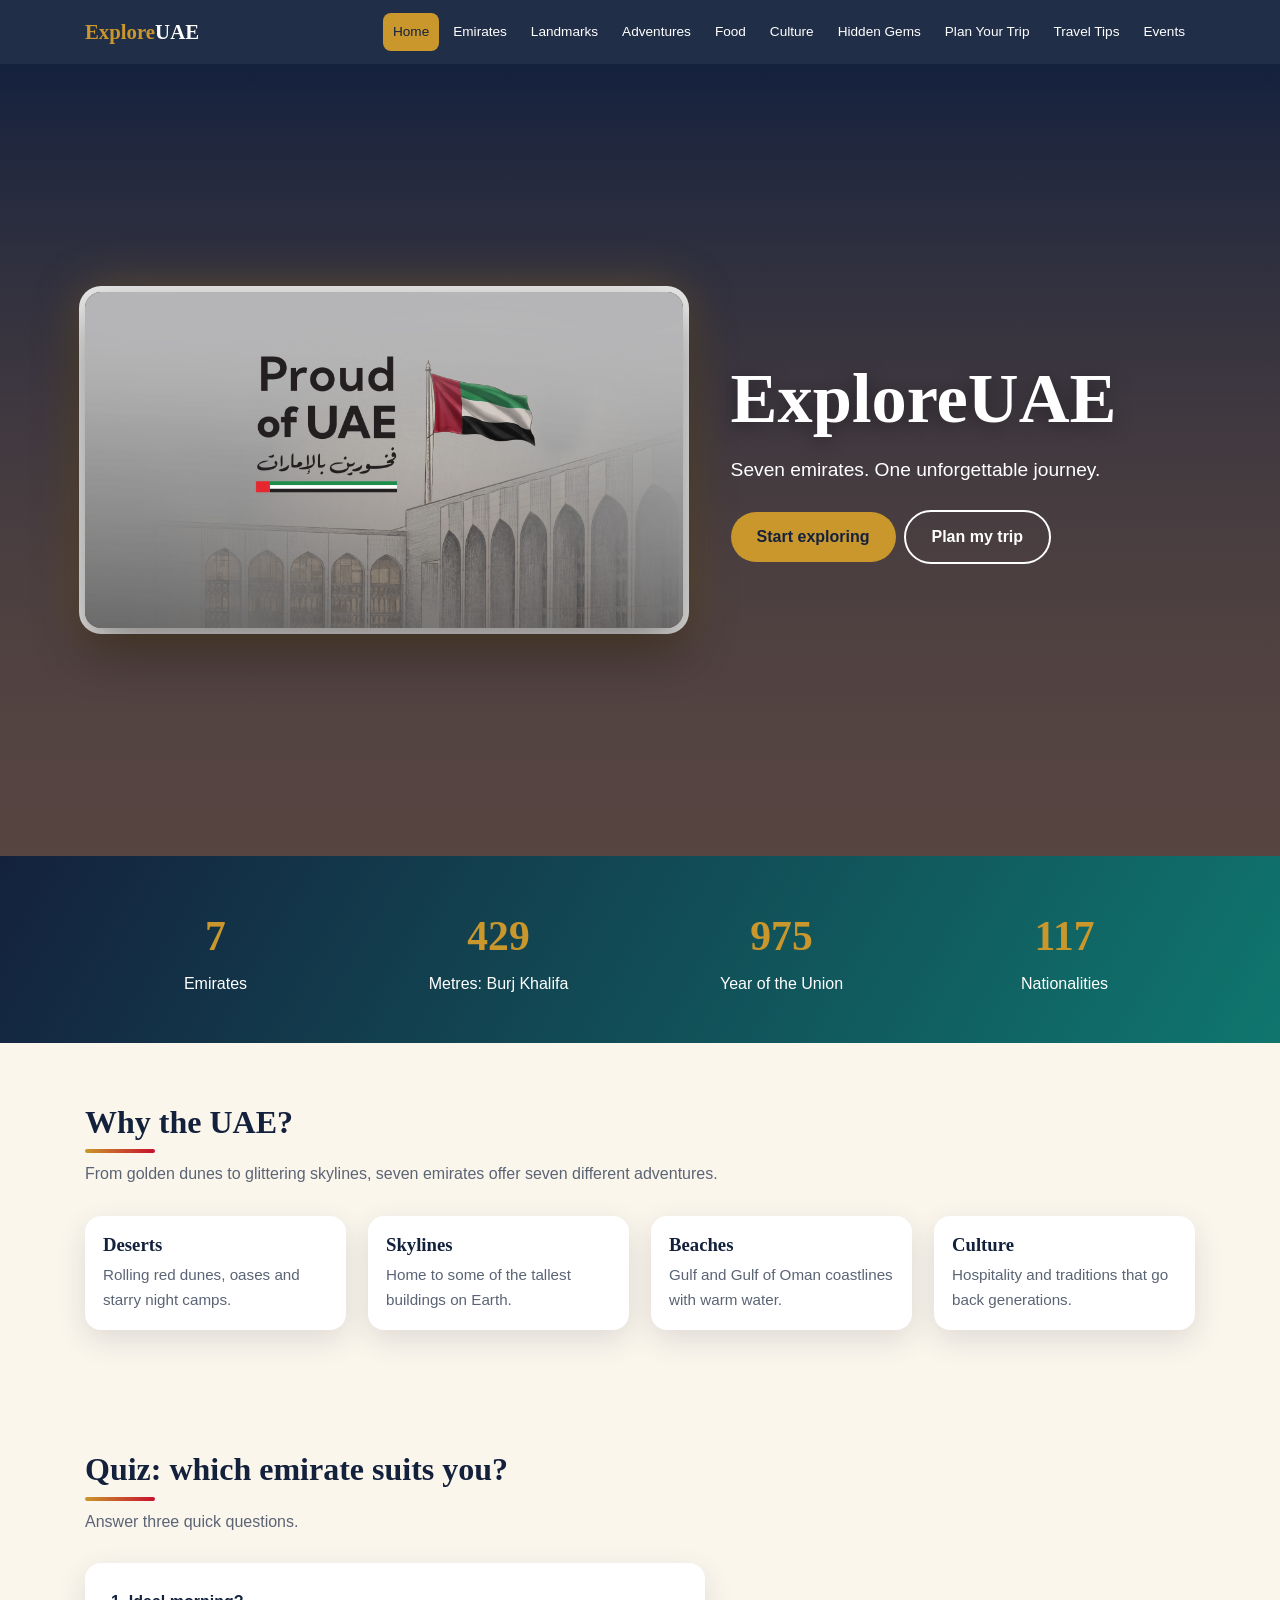
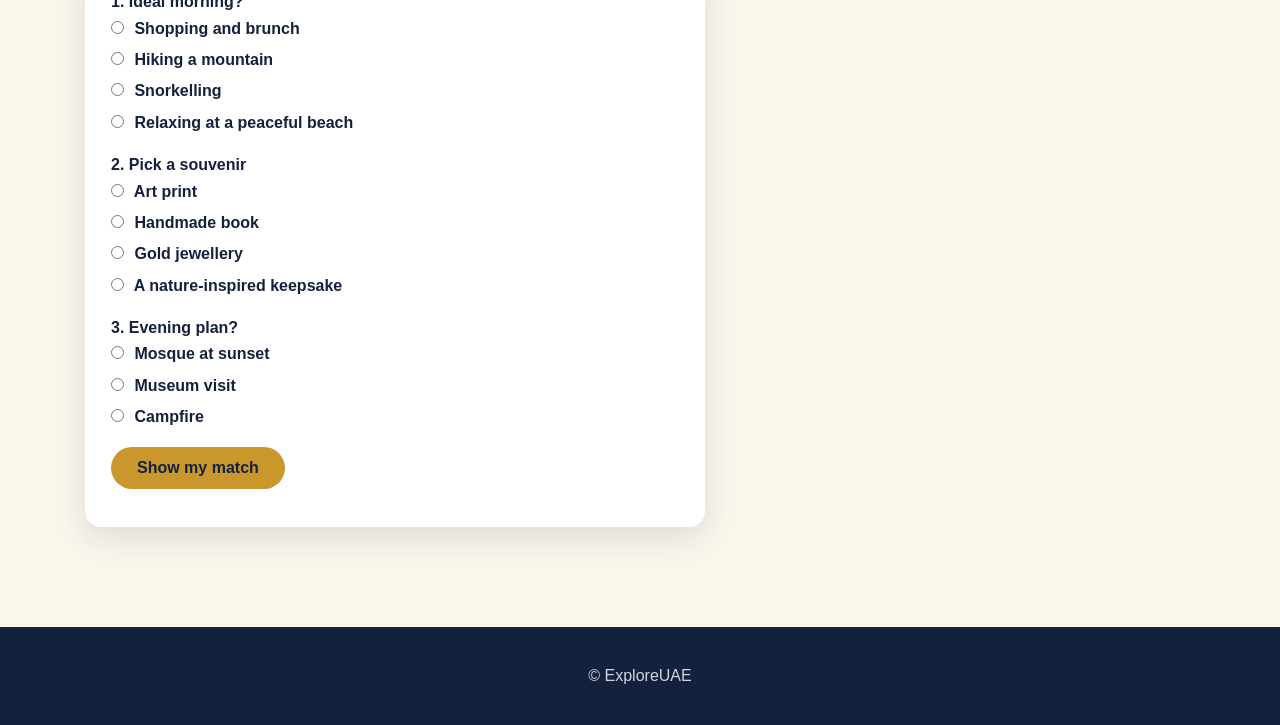
==== commit 14668282: "Updated js code" ====
--- a/index.html
+++ b/index.html
@@ -12,16 +12,42 @@
 <header><div class="wrap"><nav>
 <a class="logo" href="index.html">Explore<span>UAE</span></a>
 <ul><li><a href="index.html">Home</a></li><li><a href="emirates.html">Emirates</a></li><li><a href="landmarks.html">Landmarks</a></li><li><a href="adventures.html">Adventures</a></li><li><a href="food.html">Food</a></li><li><a href="culture.html">Culture</a></li><li><a href="hidden-gems.html">Hidden Gems</a></li><li><a href="plan.html">Plan Your Trip</a></li><li><a href="tips.html">Travel Tips</a></li><li><a href="events.html">Events</a></li></ul>
-<div class="tools"><button id="burger">☰</button></div>
 </nav></div></header>
 <main>
 <div class="hero">
 <div class="content hero-split"><figure class="hero-pic"><img src="images/proud-of-uae.jpg" alt="Proud of UAE: the UAE flag flying above an arched building" width="1920" height="1080"></figure><div class="hero-text"><h1>ExploreUAE</h1><p>Seven emirates. One unforgettable journey.</p><a class="btn" href="emirates.html">Start exploring</a><a class="btn alt" href="plan.html">Plan my trip</a></div></div></div>
 <div class="stats"><div class="wrap grid reveal">
-<div><b data-count="7">0</b>Emirates</div><div><b data-count="828">0</b>Metres: Burj Khalifa</div><div><b data-count="1971">0</b>Year of the Union</div><div><b data-count="200">0</b>Nationalities</div></div></div><section><div class="wrap"><h2 class="title">Why the UAE?</h2><p class="sub">From golden dunes to glittering skylines, seven emirates offer seven different adventures.</p><div class="grid"><div class="card reveal"><div class="body"><h3>Deserts</h3><p>Rolling red dunes, oases and starry night camps.</p></div></div><div class="card reveal"><div class="body"><h3>Skylines</h3><p>Home to some of the tallest buildings on Earth.</p></div></div><div class="card reveal"><div class="body"><h3>Beaches</h3><p>Gulf and Gulf of Oman coastlines with warm water.</p></div></div><div class="card reveal"><div class="body"><h3>Culture</h3><p>Hospitality and traditions that go back generations.</p></div></div></div></div></section><section><div class="wrap"><h2 class="title">Quiz: which emirate suits you?</h2><p class="sub">Answer three quick questions.</p><form id="quiz"><div class="row"><b>1. Ideal morning?</b><br><label><input type="radio" name="a" value="Dubai">Shopping and brunch</label><label><input type="radio" name="a" value="RAK">Hiking a mountain</label><label><input type="radio" name="a" value="Fujairah">Snorkelling</label></div>
-<div class="row"><b>2. Pick a souvenir</b><br><label><input type="radio" name="b" value="Abu Dhabi">Art print</label><label><input type="radio" name="b" value="Sharjah">Handmade book</label><label><input type="radio" name="b" value="Dubai">Gold jewellery</label></div>
-<div class="row"><b>3. Evening plan?</b><br><label><input type="radio" name="c" value="Abu Dhabi">Mosque at sunset</label><label><input type="radio" name="c" value="Sharjah">Museum visit</label><label><input type="radio" name="c" value="RAK">Campfire</label></div>
-<button class="btn">Show my match</button><p class="result" id="quizOut"></p></form></div></section>
+<div><b data-count="7">0</b>Emirates</div><div><b data-count="828">0</b>Metres: Burj Khalifa</div><div><b data-count="1971">0</b>Year of the Union</div><div><b data-count="200">0</b>Nationalities</div></div></div><section><div class="wrap"><h2 class="title">Why the UAE?</h2><p class="sub">From golden dunes to glittering skylines, seven emirates offer seven different adventures.</p><div class="grid"><div class="card reveal"><div class="body"><h3>Deserts</h3><p>Rolling red dunes, oases and starry night camps.</p></div></div><div class="card reveal"><div class="body"><h3>Skylines</h3><p>Home to some of the tallest buildings on Earth.</p></div></div><div class="card reveal"><div class="body"><h3>Beaches</h3><p>Gulf and Gulf of Oman coastlines with warm water.</p></div></div><div class="card reveal"><div class="body"><h3>Culture</h3><p>Hospitality and traditions that go back generations.</p></div></div></div></div></section><section><div class="wrap"><h2 class="title">Quiz: which emirate suits you?</h2><p class="sub">Answer three quick questions.</p>
+<form id="quiz">
+
+    <div class="row quiz-question">
+        <b>1. Ideal morning?</b><br>
+        <label><input type="radio" name="a" value="Dubai"> Shopping and brunch</label>
+        <label><input type="radio" name="a" value="RAK"> Hiking a mountain</label>
+        <label><input type="radio" name="a" value="Fujairah"> Snorkelling</label>
+        <label><input type="radio" name="a" value="Ajman"> Relaxing at a peaceful beach</label>
+    </div>
+
+    <div class="row quiz-question">
+        <b>2. Pick a souvenir</b><br>
+        <label><input type="radio" name="b" value="Abu Dhabi"> Art print</label>
+        <label><input type="radio" name="b" value="Sharjah"> Handmade book</label>
+        <label><input type="radio" name="b" value="Dubai"> Gold jewellery</label>
+        <label><input type="radio" name="b" value="Umm Al Quwain"> A nature-inspired keepsake</label>
+    </div>
+
+    <div class="row quiz-question">
+        <b>3. Evening plan?</b><br>
+        <label><input type="radio" name="c" value="Abu Dhabi"> Mosque at sunset</label>
+        <label><input type="radio" name="c" value="Sharjah"> Museum visit</label>
+        <label><input type="radio" name="c" value="RAK"> Campfire</label>
+    </div>
+
+    <button class="btn">Show my match</button>
+    <p class="result" id="quizOut"></p>
+
+</form>
+</div></section>
 </main>
 <div class="modal" id="modal"><div class="box"><button class="x">&times;</button><h2 id="mTitle"></h2><p id="mText"></p></div></div>
 <footer><div class="wrap"><p>&copy; ExploreUAE</p></div></footer>
--- a/css/shared-styles.css
+++ b/css/shared-styles.css
@@ -25,7 +25,7 @@
 
 /* ----- Hero ----- */
 .hero{position:relative;min-height:88vh;display:grid;place-items:center;text-align:center;color:#fff;overflow:hidden;
- background:linear-gradient(rgba(20,33,61,.45),rgba(20,33,61,.7)),url(../images/hero-burj-khalifa.jpg) center/cover no-repeat,linear-gradient(180deg,#14213d,#f2994a)}
+ background:linear-gradient(rgba(20,33,61,.45),rgba(20,33,61,.7)),linear-gradient(180deg,#14213d,#f2994a)}
 .hero.small{min-height:40vh}
 .hero h1{font-size:clamp(2.2rem,6vw,4.4rem);text-shadow:0 4px 20px rgba(0,0,0,.4);animation:rise 1.2s both}
 .hero p{font-size:1.2rem;max-width:640px;margin:14px auto 24px;animation:rise 1.2s .3s both}
@@ -127,7 +127,7 @@
 @keyframes pop{from{transform:scale(.6);opacity:0}to{transform:scale(1);opacity:1}}
 @keyframes dusk{to{background-position:0 100%}}
 
-@media(max-width:860px){
+@media (max-width: 1200px) {
  #burger{display:inline-block}
  nav ul{position:absolute;top:64px;left:0;right:0;background:#14213d;flex-direction:column;display:none;padding:10px}
  nav ul.open{display:flex}
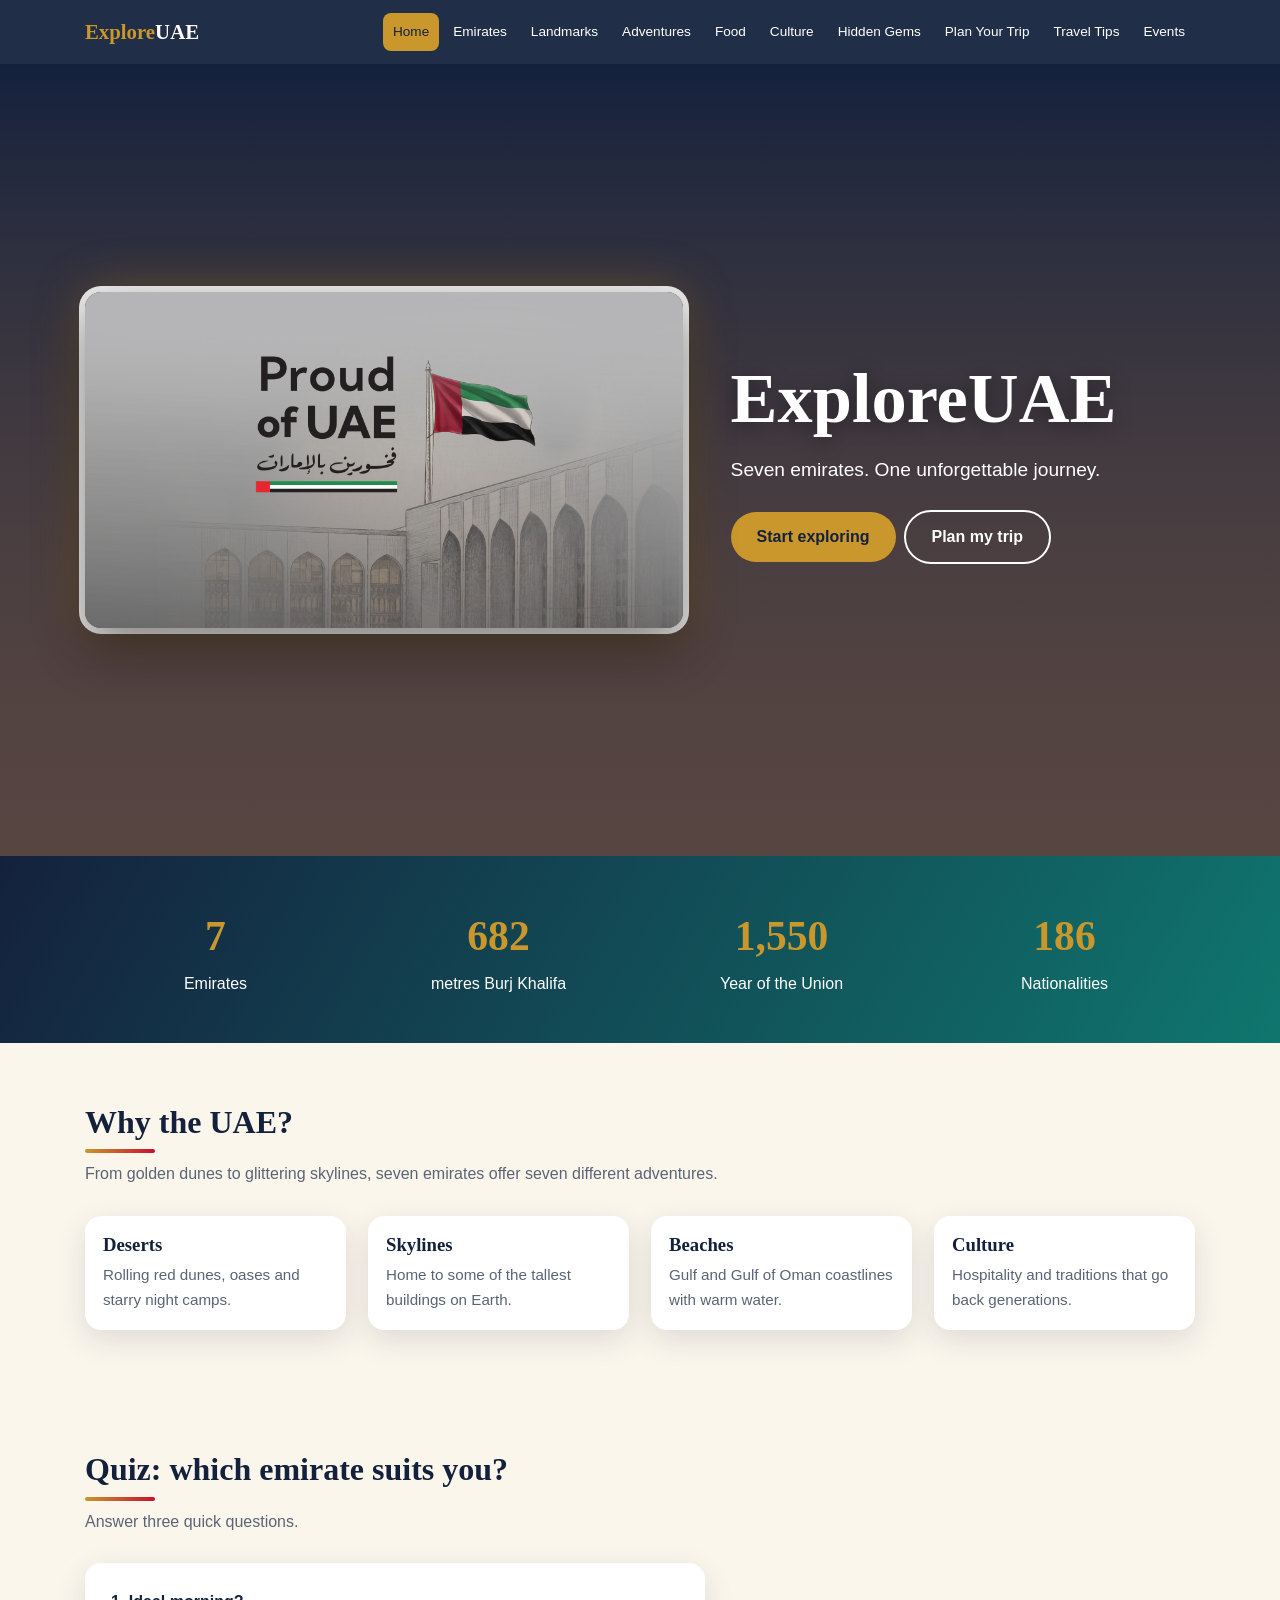
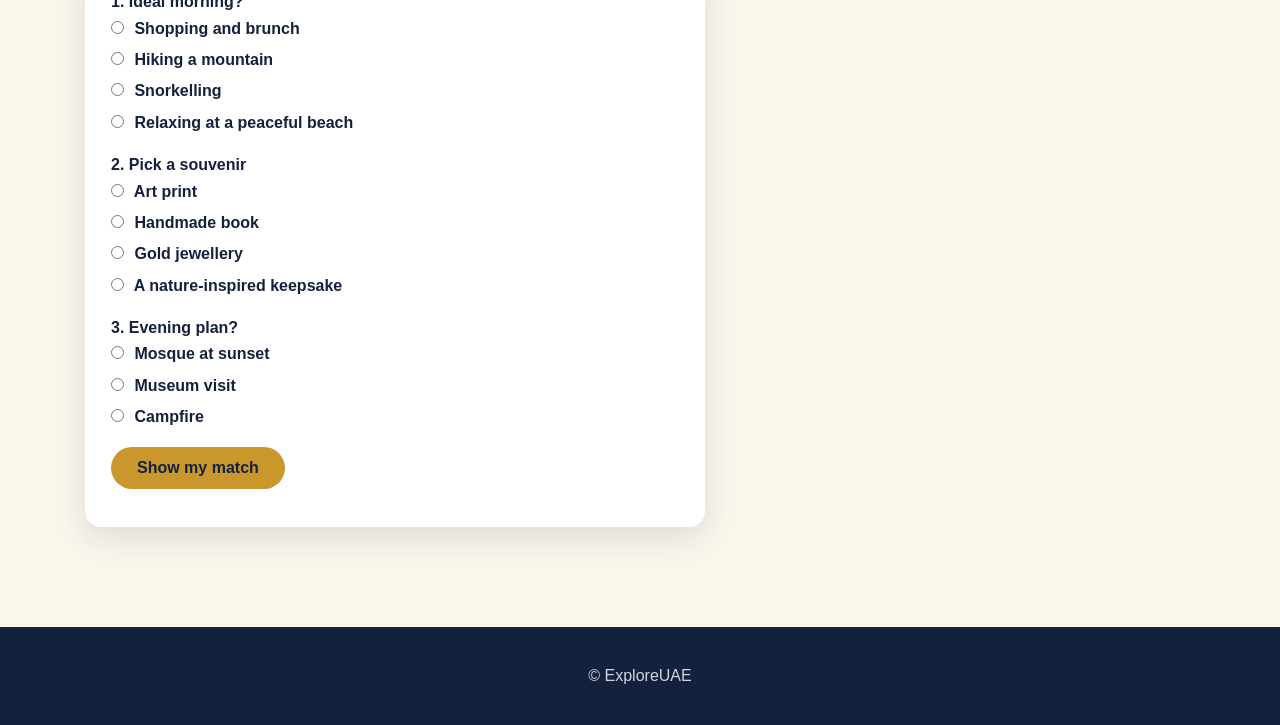
==== commit af89ce68: "Updated html" ====
--- a/index.html
+++ b/index.html
@@ -17,7 +17,7 @@
 <div class="hero">
 <div class="content hero-split"><figure class="hero-pic"><img src="images/proud-of-uae.jpg" alt="Proud of UAE: the UAE flag flying above an arched building" width="1920" height="1080"></figure><div class="hero-text"><h1>ExploreUAE</h1><p>Seven emirates. One unforgettable journey.</p><a class="btn" href="emirates.html">Start exploring</a><a class="btn alt" href="plan.html">Plan my trip</a></div></div></div>
 <div class="stats"><div class="wrap grid reveal">
-<div><b data-count="7">0</b>Emirates</div><div><b data-count="828">0</b>Metres: Burj Khalifa</div><div><b data-count="1971">0</b>Year of the Union</div><div><b data-count="200">0</b>Nationalities</div></div></div><section><div class="wrap"><h2 class="title">Why the UAE?</h2><p class="sub">From golden dunes to glittering skylines, seven emirates offer seven different adventures.</p><div class="grid"><div class="card reveal"><div class="body"><h3>Deserts</h3><p>Rolling red dunes, oases and starry night camps.</p></div></div><div class="card reveal"><div class="body"><h3>Skylines</h3><p>Home to some of the tallest buildings on Earth.</p></div></div><div class="card reveal"><div class="body"><h3>Beaches</h3><p>Gulf and Gulf of Oman coastlines with warm water.</p></div></div><div class="card reveal"><div class="body"><h3>Culture</h3><p>Hospitality and traditions that go back generations.</p></div></div></div></div></section><section><div class="wrap"><h2 class="title">Quiz: which emirate suits you?</h2><p class="sub">Answer three quick questions.</p>
+<div><b data-count="7">0</b>Emirates</div><div><b data-count="828">0</b>metres Burj Khalifa</div><div><b data-count="1971">0</b>Year of the Union</div><div><b data-count="200">0</b>Nationalities</div></div></div><section><div class="wrap"><h2 class="title">Why the UAE?</h2><p class="sub">From golden dunes to glittering skylines, seven emirates offer seven different adventures.</p><div class="grid"><div class="card reveal"><div class="body"><h3>Deserts</h3><p>Rolling red dunes, oases and starry night camps.</p></div></div><div class="card reveal"><div class="body"><h3>Skylines</h3><p>Home to some of the tallest buildings on Earth.</p></div></div><div class="card reveal"><div class="body"><h3>Beaches</h3><p>Gulf and Gulf of Oman coastlines with warm water.</p></div></div><div class="card reveal"><div class="body"><h3>Culture</h3><p>Hospitality and traditions that go back generations.</p></div></div></div></div></section><section><div class="wrap"><h2 class="title">Quiz: which emirate suits you?</h2><p class="sub">Answer three quick questions.</p>
 <form id="quiz">
 
     <div class="row quiz-question">
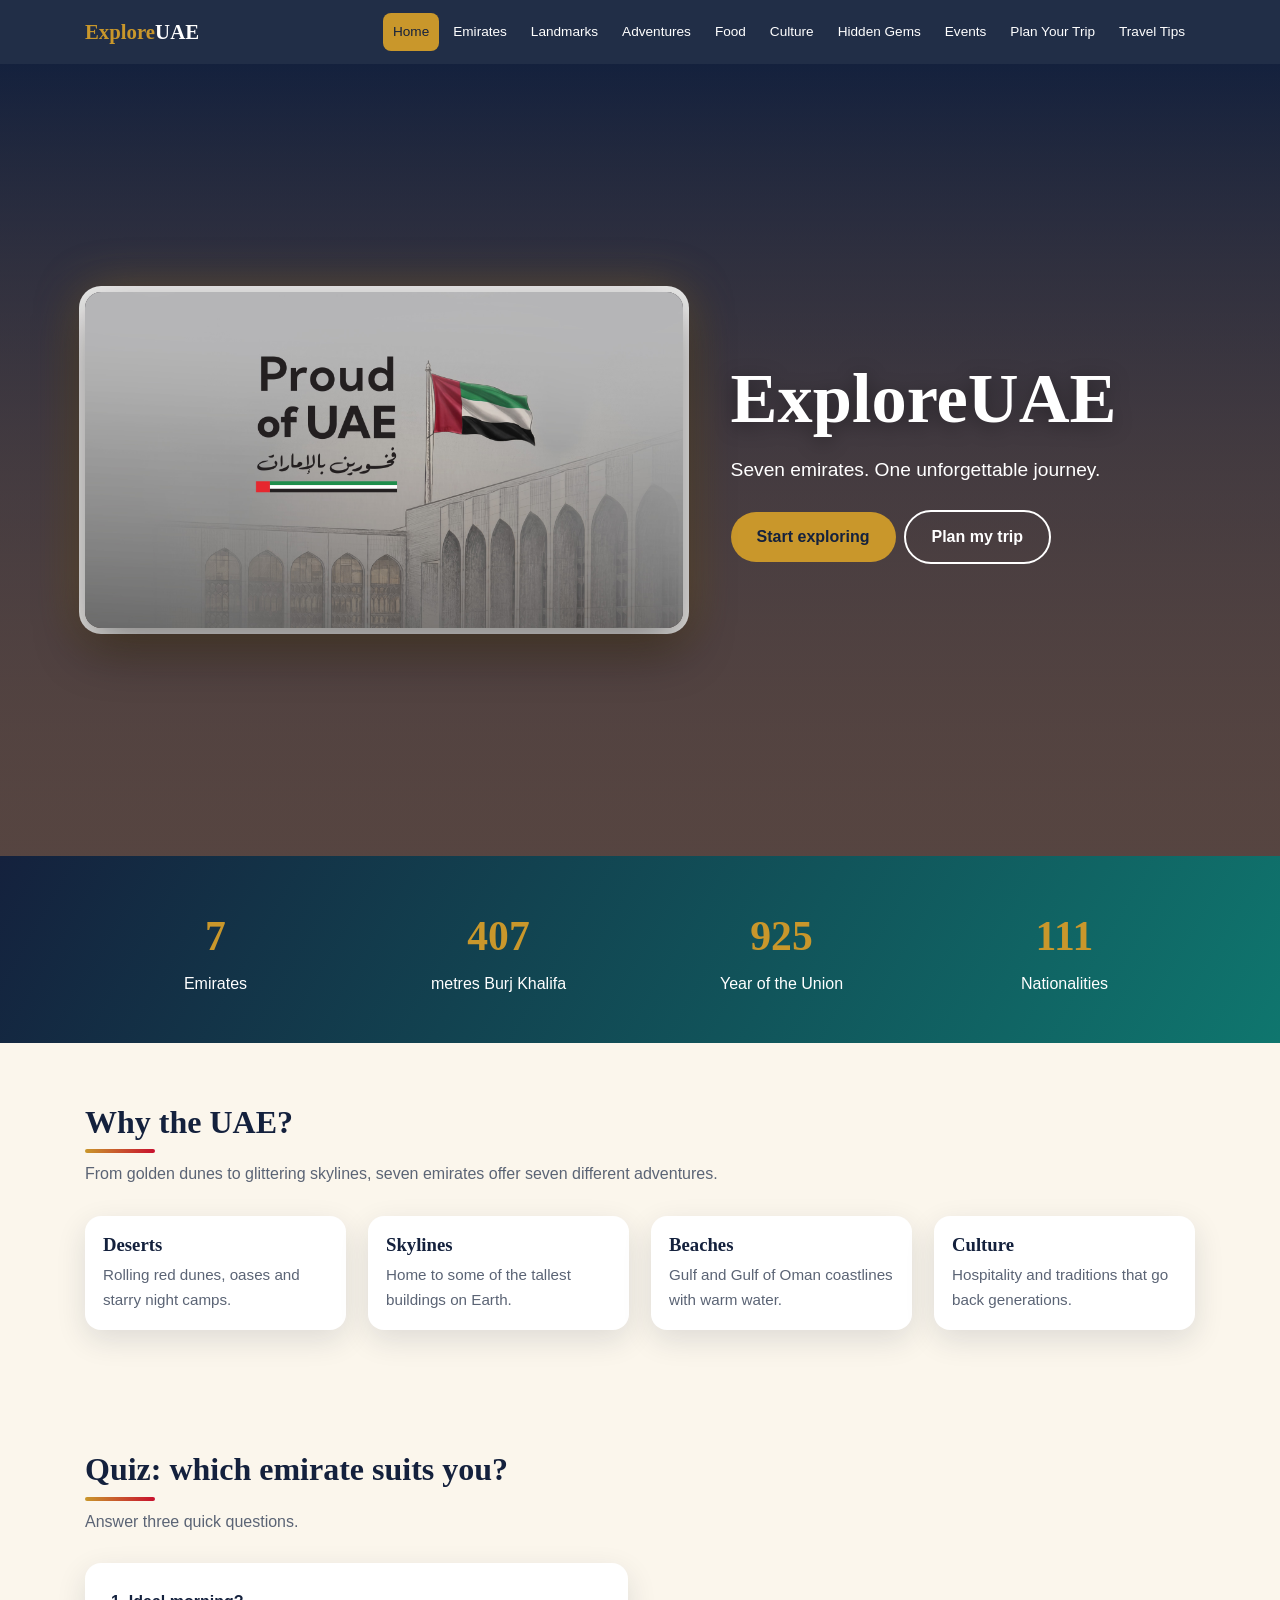
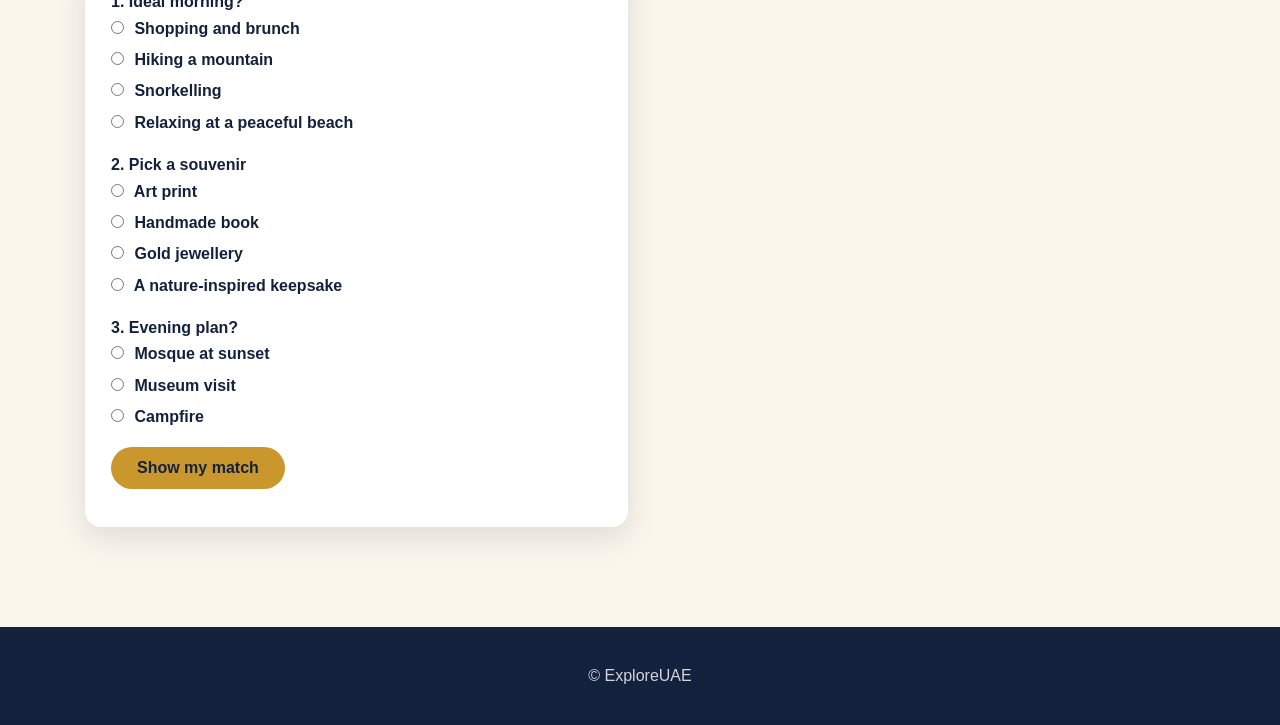
==== commit efc58110: "Updated Images" ====
--- a/index.html
+++ b/index.html
@@ -4,6 +4,7 @@
 <meta charset="UTF-8">
 <meta name="viewport" content="width=device-width, initial-scale=1.0">
 <meta name="description" content="ExploreUAE - Home">
+<meta name="referrer" content="strict-origin-when-cross-origin">
 <title>Home | ExploreUAE</title>
 <link rel="stylesheet" href="css/shared-styles.css">
 <script src="js/site-interactions.js" defer></script>
@@ -11,43 +12,66 @@
 <body>
 <header><div class="wrap"><nav>
 <a class="logo" href="index.html">Explore<span>UAE</span></a>
-<ul><li><a href="index.html">Home</a></li><li><a href="emirates.html">Emirates</a></li><li><a href="landmarks.html">Landmarks</a></li><li><a href="adventures.html">Adventures</a></li><li><a href="food.html">Food</a></li><li><a href="culture.html">Culture</a></li><li><a href="hidden-gems.html">Hidden Gems</a></li><li><a href="plan.html">Plan Your Trip</a></li><li><a href="tips.html">Travel Tips</a></li><li><a href="events.html">Events</a></li></ul>
+<ul><li><a href="index.html">Home</a></li><li><a href="emirates.html">Emirates</a></li><li><a href="landmarks.html">Landmarks</a></li><li><a href="adventures.html">Adventures</a></li><li><a href="food.html">Food</a></li><li><a href="culture.html">Culture</a></li><li><a href="hidden-gems.html">Hidden Gems</a></li><li><a href="events.html">Events</a></li><li><a href="plan.html">Plan Your Trip</a></li><li><a href="tips.html">Travel Tips</a></li></ul>
 </nav></div></header>
 <main>
 <div class="hero">
 <div class="content hero-split"><figure class="hero-pic"><img src="images/proud-of-uae.jpg" alt="Proud of UAE: the UAE flag flying above an arched building" width="1920" height="1080"></figure><div class="hero-text"><h1>ExploreUAE</h1><p>Seven emirates. One unforgettable journey.</p><a class="btn" href="emirates.html">Start exploring</a><a class="btn alt" href="plan.html">Plan my trip</a></div></div></div>
 <div class="stats"><div class="wrap grid reveal">
-<div><b data-count="7">0</b>Emirates</div><div><b data-count="828">0</b>metres Burj Khalifa</div><div><b data-count="1971">0</b>Year of the Union</div><div><b data-count="200">0</b>Nationalities</div></div></div><section><div class="wrap"><h2 class="title">Why the UAE?</h2><p class="sub">From golden dunes to glittering skylines, seven emirates offer seven different adventures.</p><div class="grid"><div class="card reveal"><div class="body"><h3>Deserts</h3><p>Rolling red dunes, oases and starry night camps.</p></div></div><div class="card reveal"><div class="body"><h3>Skylines</h3><p>Home to some of the tallest buildings on Earth.</p></div></div><div class="card reveal"><div class="body"><h3>Beaches</h3><p>Gulf and Gulf of Oman coastlines with warm water.</p></div></div><div class="card reveal"><div class="body"><h3>Culture</h3><p>Hospitality and traditions that go back generations.</p></div></div></div></div></section><section><div class="wrap"><h2 class="title">Quiz: which emirate suits you?</h2><p class="sub">Answer three quick questions.</p>
-<form id="quiz">
+<div><b data-count="7">0</b>Emirates</div><div><b data-count="828">0</b>metres Burj Khalifa</div><div><b data-count="1971">0</b>Year of the Union</div><div><b data-count="200">0</b>Nationalities</div></div></div><section><div class="wrap"><h2 class="title">Why the UAE?</h2><p class="sub">From golden dunes to glittering skylines, seven emirates offer seven different adventures.</p><div class="grid"><div class="card reveal"><div class="body"><h3>Deserts</h3><p>Rolling red dunes, oases and starry night camps.</p></div></div><div class="card reveal"><div class="body"><h3>Skylines</h3><p>Home to some of the tallest buildings on Earth.</p></div></div><div class="card reveal"><div class="body"><h3>Beaches</h3><p>Gulf and Gulf of Oman coastlines with warm water.</p></div></div><div class="card reveal"><div class="body"><h3>Culture</h3><p>Hospitality and traditions that go back generations.</p></div></div></div></div></section>
 
-    <div class="row quiz-question">
-        <b>1. Ideal morning?</b><br>
-        <label><input type="radio" name="a" value="Dubai"> Shopping and brunch</label>
-        <label><input type="radio" name="a" value="RAK"> Hiking a mountain</label>
-        <label><input type="radio" name="a" value="Fujairah"> Snorkelling</label>
-        <label><input type="radio" name="a" value="Ajman"> Relaxing at a peaceful beach</label>
+<section>
+    <div class="wrap">
+        <h2 class="title">Quiz: which emirate suits you?</h2>
+        <p class="sub">Answer three quick questions.</p>
+
+        <div class="quiz-layout">
+
+            <div class="quiz-content">
+                <form id="quiz">
+
+                    <div class="row quiz-question">
+                        <b>1. Ideal morning?</b><br>
+                        <label><input type="radio" name="a" value="Dubai"> Shopping and brunch</label>
+                        <label><input type="radio" name="a" value="RAK"> Hiking a mountain</label>
+                        <label><input type="radio" name="a" value="Fujairah"> Snorkelling</label>
+                        <label><input type="radio" name="a" value="Ajman"> Relaxing at a peaceful beach</label>
+                    </div>
+
+                    <div class="row quiz-question">
+                        <b>2. Pick a souvenir</b><br>
+                        <label><input type="radio" name="b" value="Abu Dhabi"> Art print</label>
+                        <label><input type="radio" name="b" value="Sharjah"> Handmade book</label>
+                        <label><input type="radio" name="b" value="Dubai"> Gold jewellery</label>
+                        <label><input type="radio" name="b" value="Umm Al Quwain"> A nature-inspired keepsake</label>
+                    </div>
+
+                    <div class="row quiz-question">
+                        <b>3. Evening plan?</b><br>
+                        <label><input type="radio" name="c" value="Abu Dhabi"> Mosque at sunset</label>
+                        <label><input type="radio" name="c" value="Sharjah"> Museum visit</label>
+                        <label><input type="radio" name="c" value="RAK"> Campfire</label>
+                    </div>
+
+                    <button class="btn">Show my match</button>
+                    <p class="result" id="quizOut"></p>
+
+                </form>
+            </div>
+
+            <div class="quiz-video">
+                <iframe
+                    src="https://www.youtube.com/embed/n_-BiEDXmnQ?controls=0&loop=1&playlist=n_-BiEDXmnQ&autoplay=1&mute=1"
+                    title="UAE Documentary"
+                    allow="autoplay; encrypted-media; picture-in-picture"
+                    allowfullscreen>
+                </iframe>
+            </div>
+
+        </div>
     </div>
+</section>
 
-    <div class="row quiz-question">
-        <b>2. Pick a souvenir</b><br>
-        <label><input type="radio" name="b" value="Abu Dhabi"> Art print</label>
-        <label><input type="radio" name="b" value="Sharjah"> Handmade book</label>
-        <label><input type="radio" name="b" value="Dubai"> Gold jewellery</label>
-        <label><input type="radio" name="b" value="Umm Al Quwain"> A nature-inspired keepsake</label>
-    </div>
-
-    <div class="row quiz-question">
-        <b>3. Evening plan?</b><br>
-        <label><input type="radio" name="c" value="Abu Dhabi"> Mosque at sunset</label>
-        <label><input type="radio" name="c" value="Sharjah"> Museum visit</label>
-        <label><input type="radio" name="c" value="RAK"> Campfire</label>
-    </div>
-
-    <button class="btn">Show my match</button>
-    <p class="result" id="quizOut"></p>
-
-</form>
-</div></section>
 </main>
 <div class="modal" id="modal"><div class="box"><button class="x">&times;</button><h2 id="mTitle"></h2><p id="mText"></p></div></div>
 <footer><div class="wrap"><p>&copy; ExploreUAE</p></div></footer>
--- a/css/shared-styles.css
+++ b/css/shared-styles.css
@@ -21,7 +21,7 @@
 nav li a{display:block;padding:8px 10px;border-radius:8px;font-size:.85rem;transition:.25s}
 nav li a:hover,nav li a.active{background:var(--gold);color:#14213d}
 .tools button{background:none;border:1px solid rgba(255,255,255,.4);color:#fff;border-radius:8px;padding:6px 10px;cursor:pointer;margin-left:6px;font-size:1rem}
-#burger{display:none}
+
 
 /* ----- Hero ----- */
 .hero{position:relative;min-height:88vh;display:grid;place-items:center;text-align:center;color:#fff;overflow:hidden;
@@ -128,7 +128,7 @@
 @keyframes dusk{to{background-position:0 100%}}
 
 @media (max-width: 1200px) {
- #burger{display:inline-block}
+ 
  nav ul{position:absolute;top:64px;left:0;right:0;background:#14213d;flex-direction:column;display:none;padding:10px}
  nav ul.open{display:flex}
  .two{grid-template-columns:1fr}.btn.alt{margin:10px 0 0}
@@ -179,11 +179,14 @@
 .grid.list .card{display:flex;align-items:center;gap:20px;padding:18px 24px;counter-increment:lm;border-left:6px solid var(--gold)}
 .grid.list .card::before{content:counter(lm,decimal-leading-zero);font:700 2rem Georgia,serif;color:var(--gold);min-width:52px;opacity:.9}
 .grid.list .card:hover{transform:translateX(8px);box-shadow:0 14px 34px rgba(20,33,61,.2)}
-.grid.list .card .body{flex:1;padding:0;display:grid;grid-template-columns:1fr auto;column-gap:20px;align-items:center}
+.grid.list .card .body{flex:1;padding:0;display:grid;grid-template-columns:1fr auto;column-gap:20px;align-items:center;}
 .grid.list .card .body>*{grid-column:1}
 .grid.list .card .tag{justify-self:start;margin-bottom:4px}
 .grid.list .card .body h3{margin-bottom:2px}
-.grid.list .card .more{grid-column:2;grid-row:1/span 3;margin:0;white-space:nowrap}
+.grid.list .card .body p {
+    min-width: 0;
+}
+
 @media(max-width:600px){.grid.list .card{align-items:flex-start;padding:16px}.grid.list .card::before{font-size:1.5rem;min-width:36px}.grid.list .card .body{grid-template-columns:1fr}.grid.list .card .more{grid-column:1;grid-row:auto;justify-self:start;margin-top:10px}}
 
 /* ----- Home hero: flag picture on the left, title on the right ----- */
@@ -206,3 +209,58 @@
 @media(max-width:860px){.intl{grid-template-columns:1fr}}
 .wrap>h2.title+.intl{margin-top:28px}
 
+
+/* ----- Images in culture, gems, adventures and landmarks ----- */
+.grid.list .card .body > img {
+    display: block;
+    width: 100%;
+    height: 180px;
+    object-fit: contain;
+    margin: 12px auto 16px;
+    border-radius: 8px;
+    background: #f5f2eb;
+}
+
+.grid.list .card .body .more {
+    grid-column: 2;
+    grid-row: 3;
+    justify-self: end;
+    margin: 0;
+    white-space: nowrap;
+}
+
+/* ----- Quiz video ----- */
+.quiz-layout {
+    display: flex;
+    gap: 25px;
+    align-items: flex-start;
+}
+
+.quiz-content {
+    flex: 1;
+    min-width: 0;
+}
+
+.quiz-video {
+    flex: 1;
+    min-width: 0;
+}
+
+.quiz-video iframe {
+    width: 100%;
+    height: 400px;
+    display: block;
+    border: none;
+    border-radius: 12px;
+}
+
+@media (max-width: 800px) {
+    .quiz-layout {
+        flex-direction: column;
+    }
+
+    .quiz-content,
+    .quiz-video {
+        width: 100%;
+    }
+}
